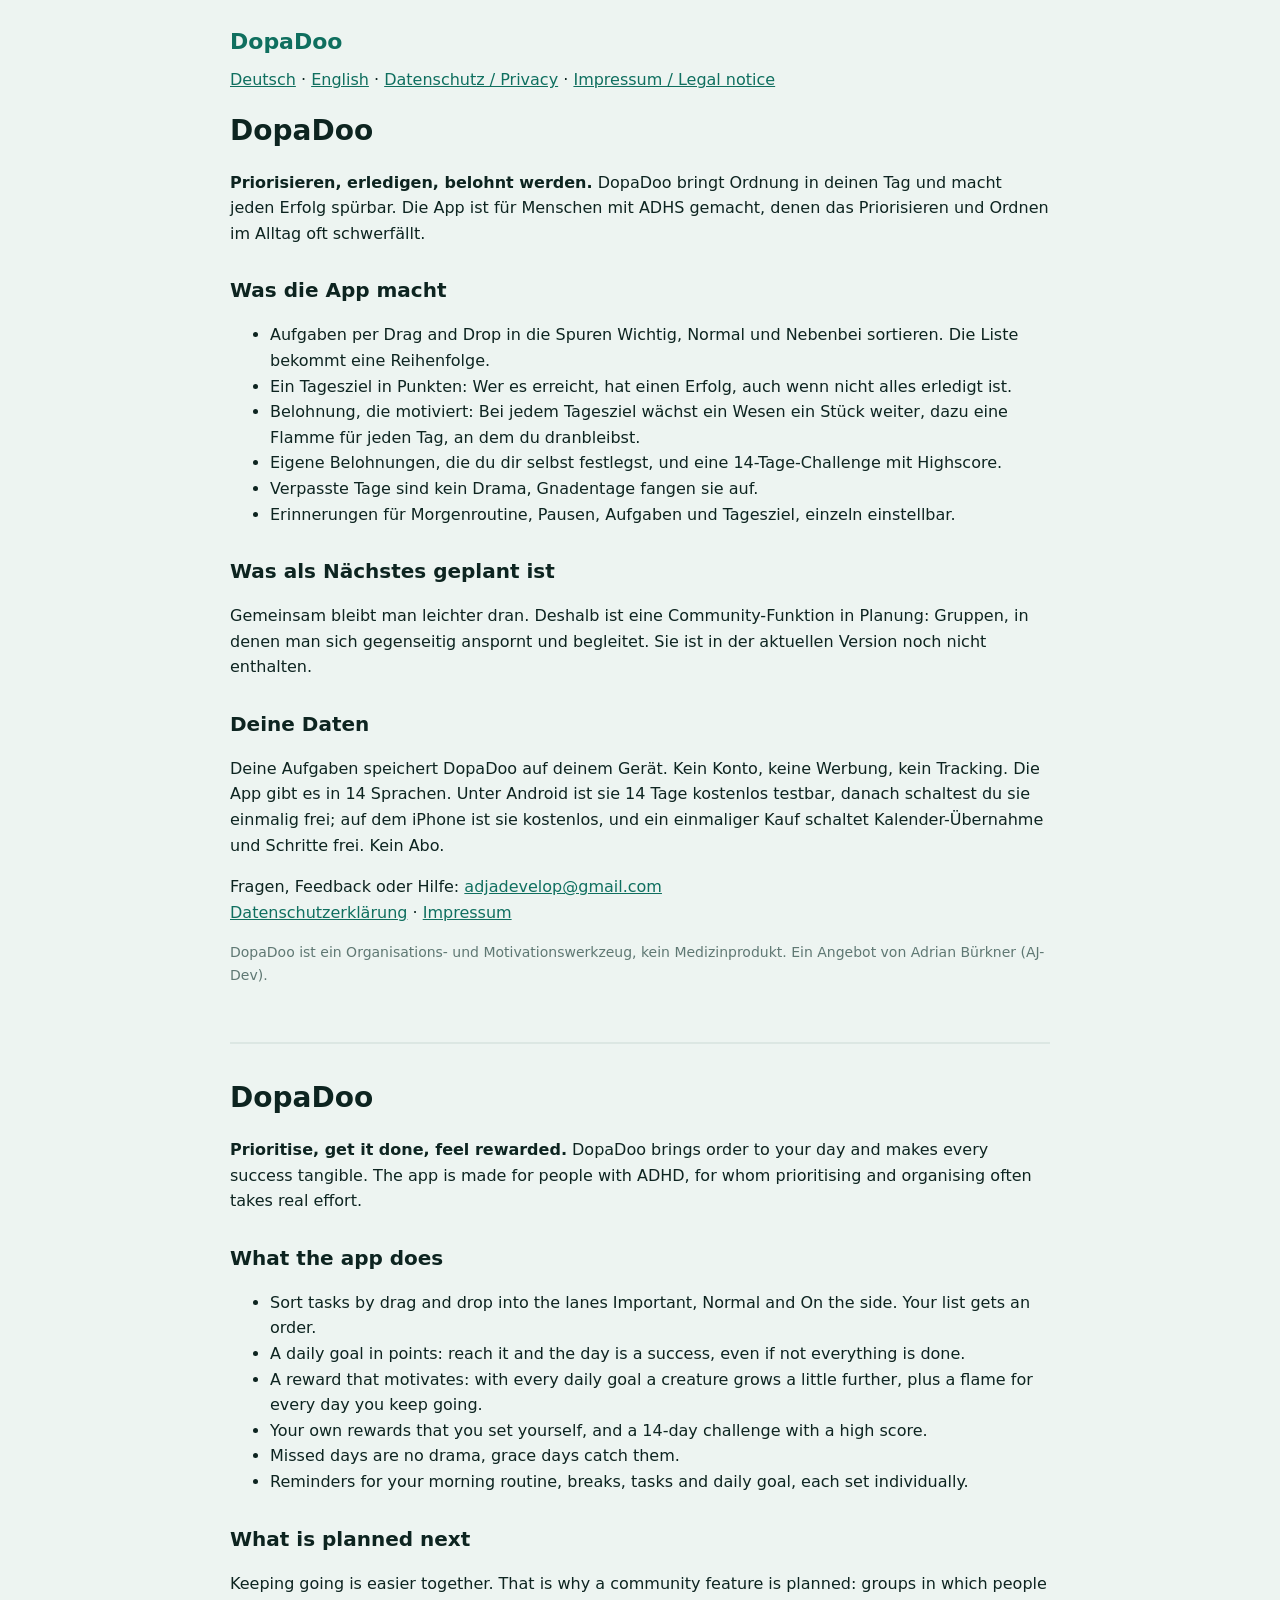
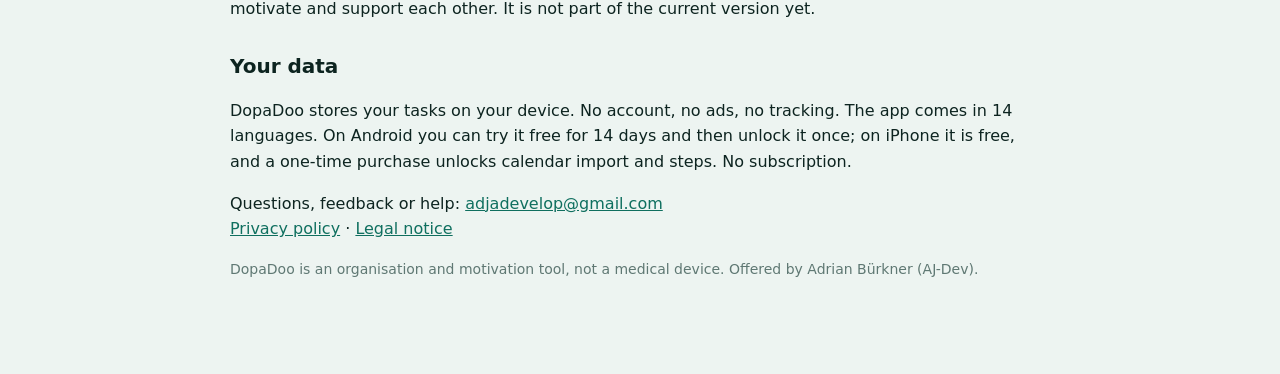
==== index.html @ 18e87ee1 "Final legal texts (c/o address, W-IdNr., calendar, iOS/Apple, lock screen); start page wording Co-Au" ====
<!doctype html>
<html lang="de"><head><meta charset="utf-8"><meta name="viewport" content="width=device-width,initial-scale=1">
<title>DopaDoo</title><style>body{font:16px/1.6 system-ui,-apple-system,Segoe UI,Roboto,sans-serif;color:#0d2420;background:#edf4f1;margin:0}
main{max-width:820px;margin:0 auto;padding:24px 20px 80px}
header{display:flex;align-items:center;gap:10px;margin-bottom:8px}
h1{font-size:28px;margin:8px 0 4px}h2{font-size:20px;margin:28px 0 8px}h3{font-size:16px;margin:18px 0 4px}
a{color:#0f6f5f}table{border-collapse:collapse;width:100%;font-size:14.5px;background:#fff;border-radius:12px;overflow:hidden}
td,th{border-bottom:1px solid #dce7e3;padding:8px 10px;text-align:left;vertical-align:top}th{background:#ddf2eb}
.lang{margin:0 0 16px}.muted{color:#5f7873;font-size:14px}
section+section{margin-top:56px;padding-top:24px;border-top:2px solid #dce7e3}
</style></head>
<body><main>
<header><strong style="font-size:22px;color:#0f6f5f">DopaDoo</strong></header>
<p class="lang"><a href="#de">Deutsch</a> · <a href="#en">English</a> · <a href="datenschutz.html">Datenschutz / Privacy</a> · <a href="impressum.html">Impressum / Legal notice</a></p>

<section id="de" lang="de">
<h1>DopaDoo</h1>
<p><strong>Priorisieren, erledigen, belohnt werden.</strong> DopaDoo bringt Ordnung in deinen Tag und macht jeden Erfolg spürbar. Die App ist für Menschen mit ADHS gemacht, denen das Priorisieren und Ordnen im Alltag oft schwerfällt.</p>

<h2>Was die App macht</h2>
<ul>
<li>Aufgaben per Drag and Drop in die Spuren Wichtig, Normal und Nebenbei sortieren. Die Liste bekommt eine Reihenfolge.</li>
<li>Ein Tagesziel in Punkten: Wer es erreicht, hat einen Erfolg, auch wenn nicht alles erledigt ist.</li>
<li>Belohnung, die motiviert: Bei jedem Tagesziel wächst ein Wesen ein Stück weiter, dazu eine Flamme für jeden Tag, an dem du dranbleibst.</li>
<li>Eigene Belohnungen, die du dir selbst festlegst, und eine 14-Tage-Challenge mit Highscore.</li>
<li>Verpasste Tage sind kein Drama, Gnadentage fangen sie auf.</li>
<li>Erinnerungen für Morgenroutine, Pausen, Aufgaben und Tagesziel, einzeln einstellbar.</li>
</ul>

<h2>Was als Nächstes geplant ist</h2>
<p>Gemeinsam bleibt man leichter dran. Deshalb ist eine Community-Funktion in Planung: Gruppen, in denen man sich gegenseitig anspornt und begleitet. Sie ist in der aktuellen Version noch nicht enthalten.</p>

<h2>Deine Daten</h2>
<p>Deine Aufgaben speichert DopaDoo auf deinem Gerät. Kein Konto, keine Werbung, kein Tracking. Die App gibt es in 14 Sprachen. Unter Android ist sie 14 Tage kostenlos testbar, danach schaltest du sie einmalig frei; auf dem iPhone ist sie kostenlos, und ein einmaliger Kauf schaltet Kalender-Übernahme und Schritte frei. Kein Abo.</p>

<p>Fragen, Feedback oder Hilfe: <a href="mailto:adjadevelop@gmail.com">adjadevelop@gmail.com</a><br><a href="datenschutz.html">Datenschutzerklärung</a> · <a href="impressum.html">Impressum</a></p>
<p class="muted">DopaDoo ist ein Organisations- und Motivationswerkzeug, kein Medizinprodukt. Ein Angebot von Adrian Bürkner (AJ-Dev).</p>
</section>

<section id="en" lang="en">
<h1>DopaDoo</h1>
<p><strong>Prioritise, get it done, feel rewarded.</strong> DopaDoo brings order to your day and makes every success tangible. The app is made for people with ADHD, for whom prioritising and organising often takes real effort.</p>

<h2>What the app does</h2>
<ul>
<li>Sort tasks by drag and drop into the lanes Important, Normal and On the side. Your list gets an order.</li>
<li>A daily goal in points: reach it and the day is a success, even if not everything is done.</li>
<li>A reward that motivates: with every daily goal a creature grows a little further, plus a flame for every day you keep going.</li>
<li>Your own rewards that you set yourself, and a 14-day challenge with a high score.</li>
<li>Missed days are no drama, grace days catch them.</li>
<li>Reminders for your morning routine, breaks, tasks and daily goal, each set individually.</li>
</ul>

<h2>What is planned next</h2>
<p>Keeping going is easier together. That is why a community feature is planned: groups in which people motivate and support each other. It is not part of the current version yet.</p>

<h2>Your data</h2>
<p>DopaDoo stores your tasks on your device. No account, no ads, no tracking. The app comes in 14 languages. On Android you can try it free for 14 days and then unlock it once; on iPhone it is free, and a one-time purchase unlocks calendar import and steps. No subscription.</p>

<p>Questions, feedback or help: <a href="mailto:adjadevelop@gmail.com">adjadevelop@gmail.com</a><br><a href="datenschutz.html">Privacy policy</a> · <a href="impressum.html">Legal notice</a></p>
<p class="muted">DopaDoo is an organisation and motivation tool, not a medical device. Offered by Adrian Bürkner (AJ-Dev).</p>
</section>
</main></body></html>
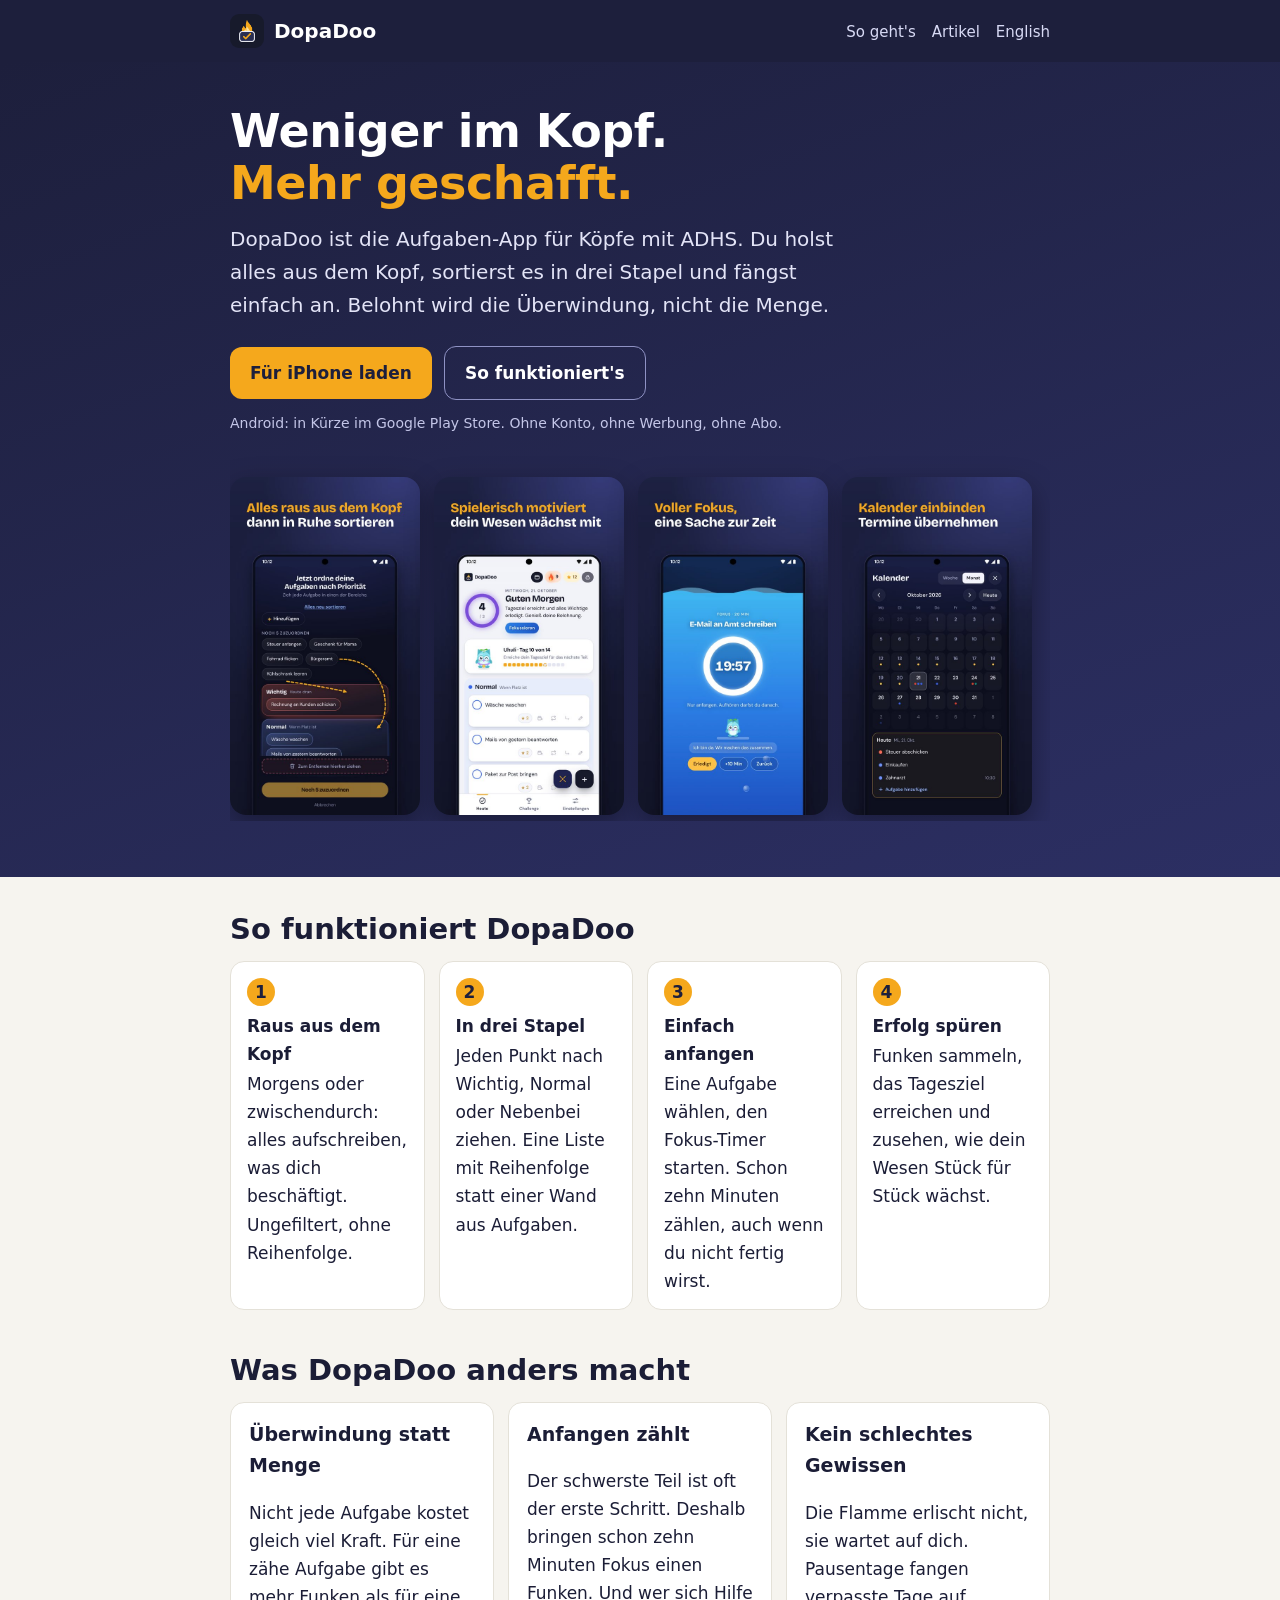
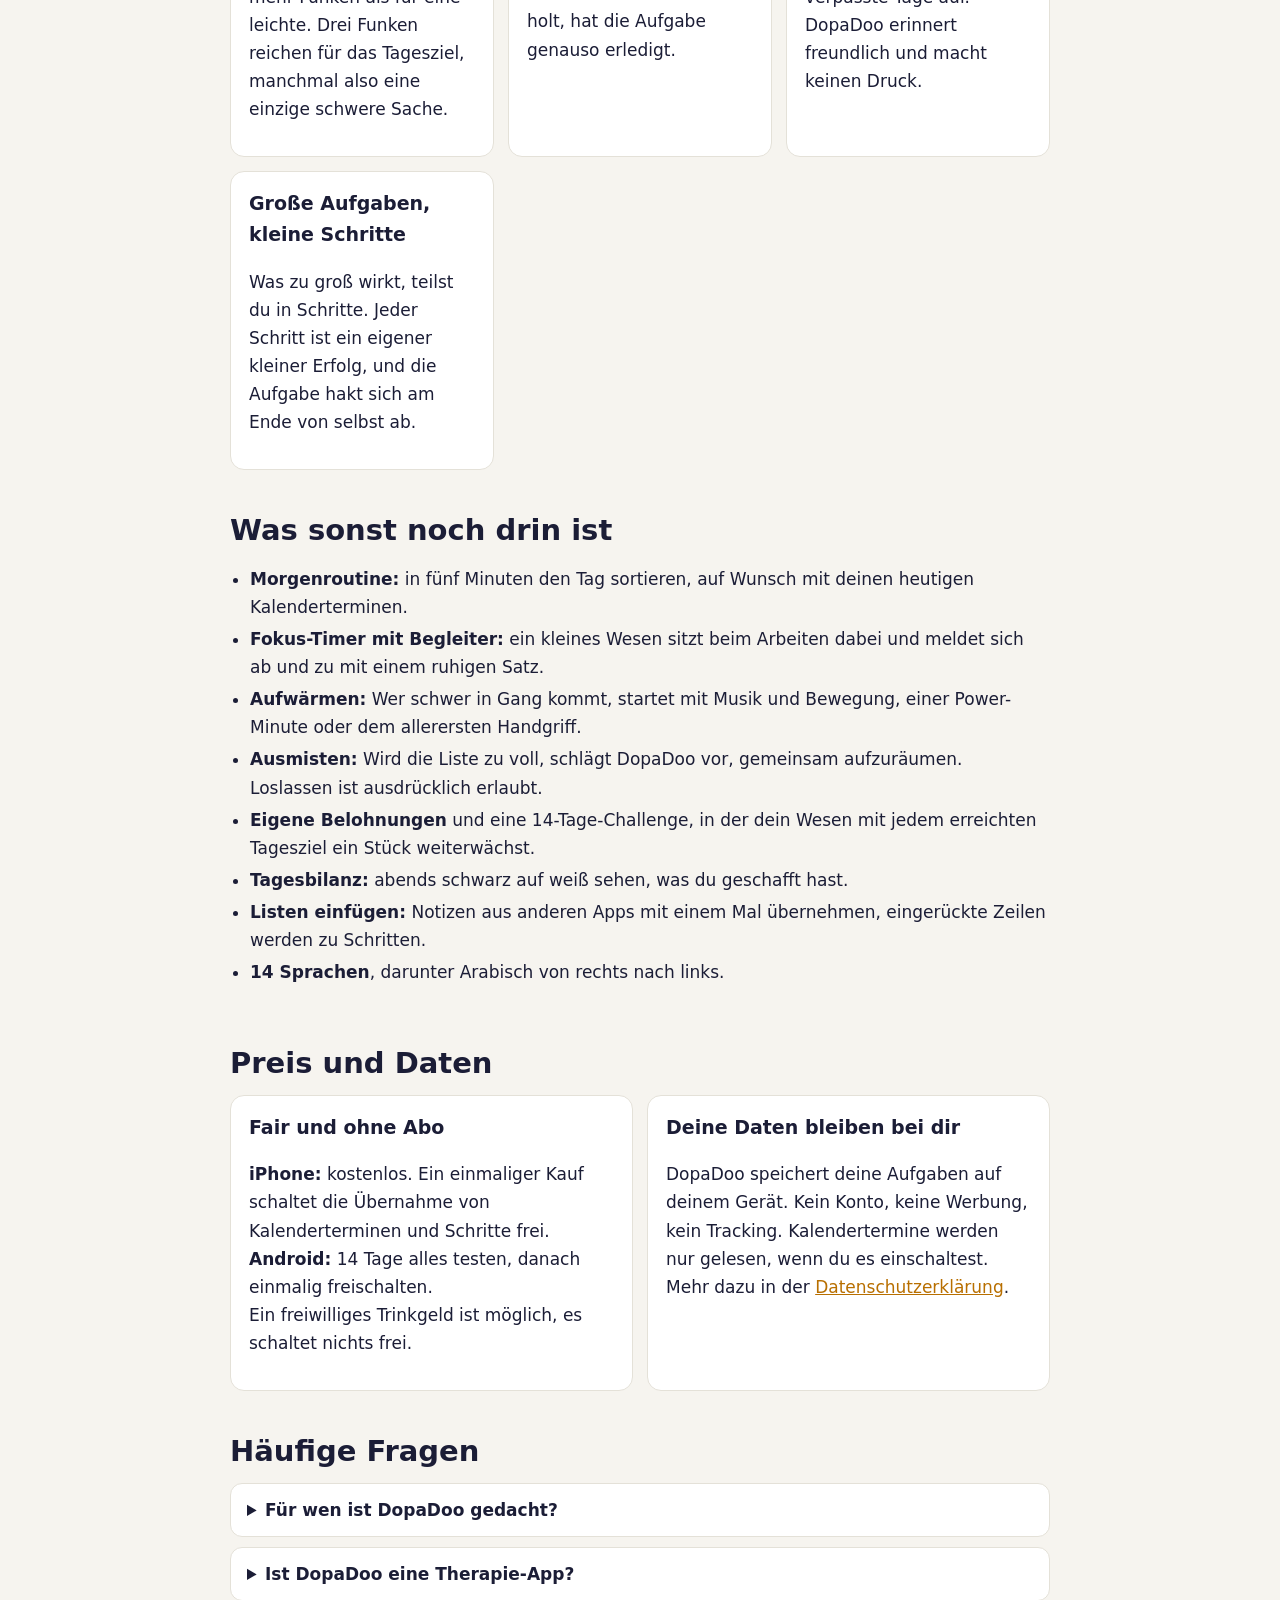
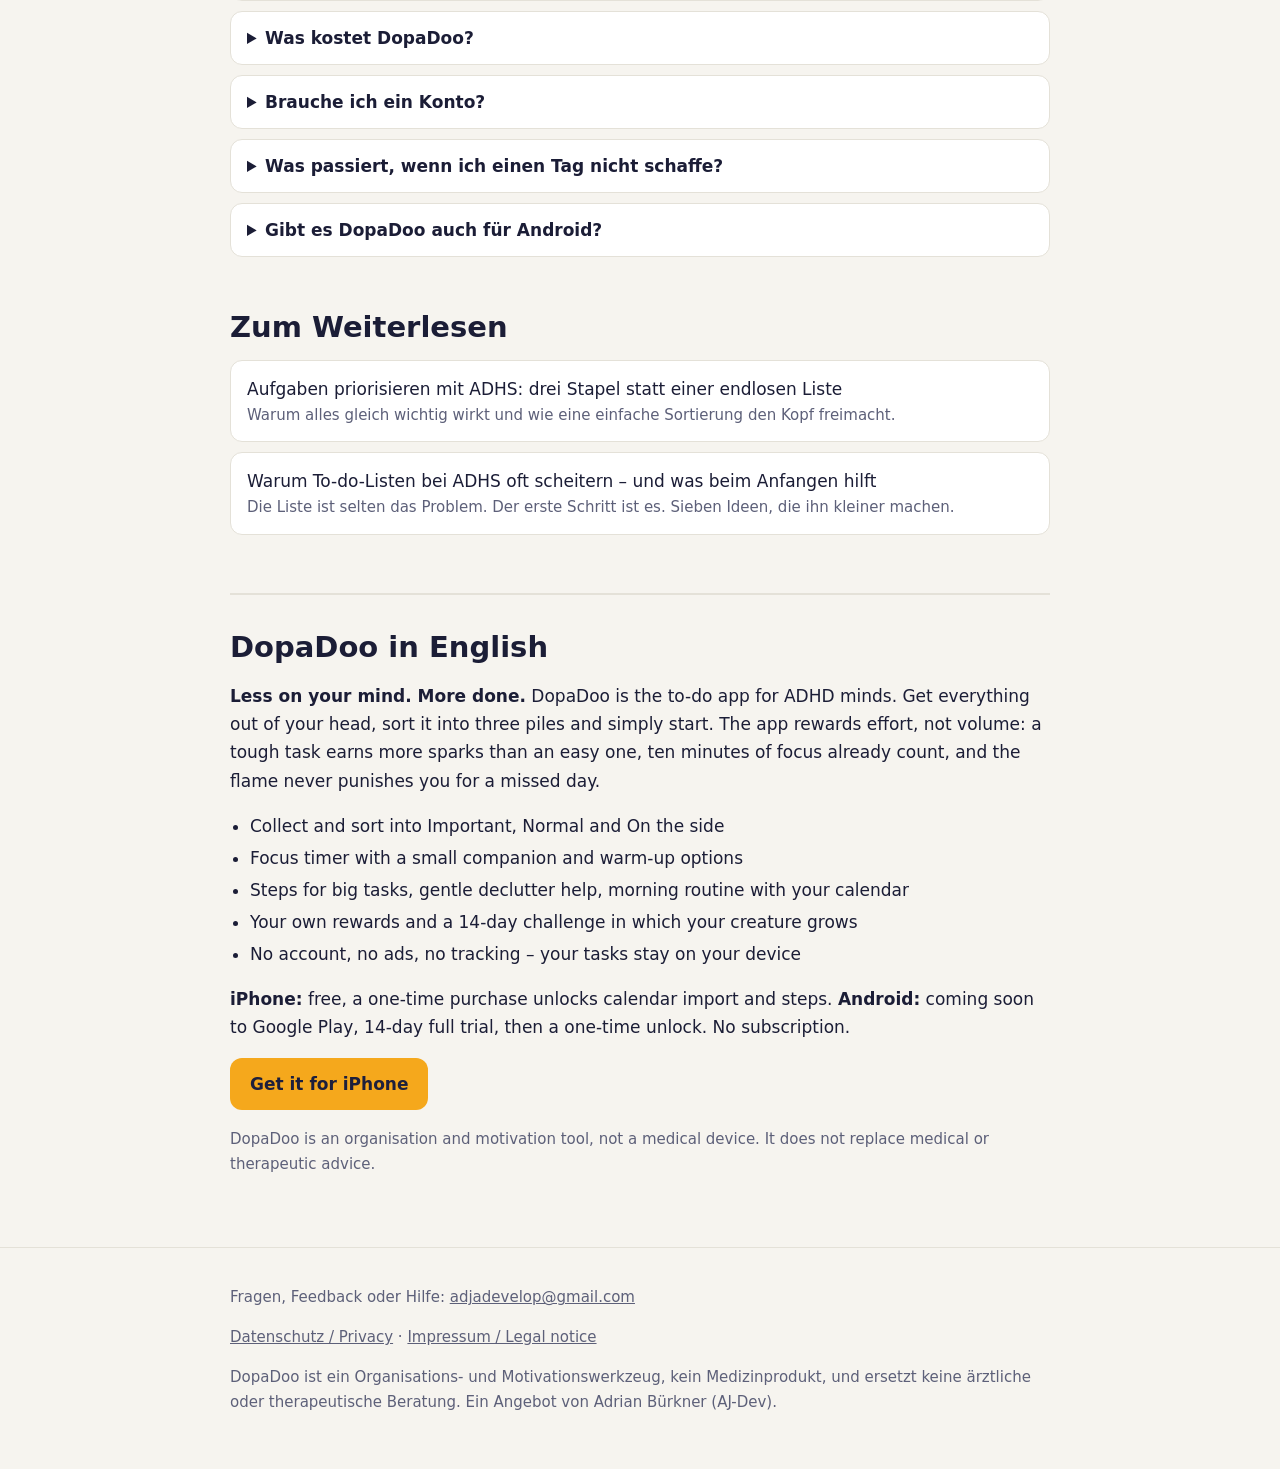
==== commit eb0f9f9c: "Website: neue Startseite, zwei Artikel (Priorisieren, Anfangen), strukturierte Daten, llms.txt, Site" ====
--- a/index.html
+++ b/index.html
@@ -1,63 +1,157 @@
 <!doctype html>
-<html lang="de"><head><meta charset="utf-8"><meta name="viewport" content="width=device-width,initial-scale=1">
-<title>DopaDoo</title><style>body{font:16px/1.6 system-ui,-apple-system,Segoe UI,Roboto,sans-serif;color:#0d2420;background:#edf4f1;margin:0}
-main{max-width:820px;margin:0 auto;padding:24px 20px 80px}
-header{display:flex;align-items:center;gap:10px;margin-bottom:8px}
-h1{font-size:28px;margin:8px 0 4px}h2{font-size:20px;margin:28px 0 8px}h3{font-size:16px;margin:18px 0 4px}
-a{color:#0f6f5f}table{border-collapse:collapse;width:100%;font-size:14.5px;background:#fff;border-radius:12px;overflow:hidden}
-td,th{border-bottom:1px solid #dce7e3;padding:8px 10px;text-align:left;vertical-align:top}th{background:#ddf2eb}
-.lang{margin:0 0 16px}.muted{color:#5f7873;font-size:14px}
-section+section{margin-top:56px;padding-top:24px;border-top:2px solid #dce7e3}
-</style></head>
-<body><main>
-<header><strong style="font-size:22px;color:#0f6f5f">DopaDoo</strong></header>
-<p class="lang"><a href="#de">Deutsch</a> · <a href="#en">English</a> · <a href="datenschutz.html">Datenschutz / Privacy</a> · <a href="impressum.html">Impressum / Legal notice</a></p>
+<html lang="de">
+<head>
+<meta charset="utf-8">
+<meta name="viewport" content="width=device-width,initial-scale=1">
+<title>DopaDoo – die Aufgaben-App für Köpfe mit ADHS</title>
+<meta name="description" content="DopaDoo hilft dir, Aufgaben aus dem Kopf zu holen, in drei Prioritäten zu sortieren und einfach anzufangen. Belohnt wird die Überwindung, nicht die Menge. Ohne Druck, ohne Konto. Für iPhone, Android folgt.">
+<link rel="canonical" href="https://adjadevelop.github.io/gamifymynotes/">
+<link rel="alternate" hreflang="de" href="https://adjadevelop.github.io/gamifymynotes/">
+<link rel="alternate" hreflang="en" href="https://adjadevelop.github.io/gamifymynotes/#en">
+<link rel="icon" href="img/icon.png">
+<link rel="apple-touch-icon" href="img/apple-touch-icon.png">
+<meta property="og:type" content="website">
+<meta property="og:title" content="DopaDoo – die Aufgaben-App für Köpfe mit ADHS">
+<meta property="og:description" content="Aus dem Kopf, in drei Stapel, anfangen. Belohnt wird die Überwindung, nicht die Menge.">
+<meta property="og:image" content="https://adjadevelop.github.io/gamifymynotes/img/og.png">
+<meta property="og:url" content="https://adjadevelop.github.io/gamifymynotes/">
+<meta name="apple-itunes-app" content="app-id=6822262464">
+<link rel="stylesheet" href="site.css">
+<script type="application/ld+json">
+{
+ "@context":"https://schema.org",
+ "@type":"MobileApplication",
+ "name":"DopaDoo",
+ "alternateName":"DopaDoo: Aufgaben spielerisch",
+ "operatingSystem":"iOS, Android",
+ "applicationCategory":"ProductivityApplication",
+ "description":"Aufgaben-App für Menschen mit ADHS: Gedanken sammeln, in drei Prioritäten sortieren, mit Fokus-Timer anfangen. Funken für Überwindung, ein Wesen, das mitwächst, eine Flamme ohne Strafe. Ohne Konto, Daten bleiben auf dem Gerät.",
+ "inLanguage":["de","en","es","fr","it","nl","pl","pt","ru","tr","ar","ja","ko","zh"],
+ "url":"https://adjadevelop.github.io/gamifymynotes/",
+ "downloadUrl":"https://apps.apple.com/app/dopadoo/id6822262464",
+ "image":"https://adjadevelop.github.io/gamifymynotes/img/og.png",
+ "offers":{"@type":"Offer","price":"0","priceCurrency":"EUR","description":"Kostenlos laden; einmaliger Kauf ohne Abo schaltet weitere Funktionen frei."},
+ "author":{"@type":"Organization","name":"AJ-Dev","email":"adjadevelop@gmail.com"}
+}
+</script>
+<script type="application/ld+json">
+{
+ "@context":"https://schema.org",
+ "@type":"FAQPage",
+ "mainEntity":[
+  {"@type":"Question","name":"Für wen ist DopaDoo gedacht?","acceptedAnswer":{"@type":"Answer","text":"Für alle, denen Aufgabenlisten schnell über den Kopf wachsen und denen das Anfangen schwerfällt. Entwickelt wurde DopaDoo mit Blick auf ADHS, die App setzt aber keine Diagnose voraus."}},
+  {"@type":"Question","name":"Ist DopaDoo eine Therapie-App?","acceptedAnswer":{"@type":"Answer","text":"Nein. DopaDoo ist ein Werkzeug zum Organisieren und Motivieren, kein Medizinprodukt. Die App ersetzt keine ärztliche oder therapeutische Begleitung."}},
+  {"@type":"Question","name":"Was kostet DopaDoo?","acceptedAnswer":{"@type":"Answer","text":"Auf dem iPhone ist DopaDoo kostenlos; ein einmaliger Kauf schaltet die Übernahme von Kalenderterminen und Schritte für große Aufgaben frei. Unter Android kannst du alles 14 Tage lang testen und die App danach einmalig freischalten. Ein Abo gibt es nicht."}},
+  {"@type":"Question","name":"Brauche ich ein Konto?","acceptedAnswer":{"@type":"Answer","text":"Nein. DopaDoo speichert deine Aufgaben auf deinem Gerät. Es gibt kein Konto, keine Werbung und kein Tracking."}},
+  {"@type":"Question","name":"Was passiert, wenn ich einen Tag nicht schaffe?","acceptedAnswer":{"@type":"Answer","text":"Nichts Schlimmes. Die Flamme wartet auf dich, Pausentage fangen verpasste Tage auf. DopaDoo bestraft dich nicht und macht dir kein schlechtes Gewissen."}},
+  {"@type":"Question","name":"Gibt es DopaDoo auch für Android?","acceptedAnswer":{"@type":"Answer","text":"Ja, die Android-Version ist fertig und erscheint in Kürze im Google Play Store."}}
+ ]
+}
+</script>
+</head>
+<body>
+<header class="top"><div class="wrap">
+ <a class="brand" href="./"><img src="img/icon.png" alt="" width="34" height="34">DopaDoo</a>
+ <nav><a href="#so-gehts">So geht's</a><a href="#artikel">Artikel</a><a href="#en" hreflang="en">English</a></nav>
+</div></header>
 
-<section id="de" lang="de">
-<h1>DopaDoo</h1>
-<p><strong>Priorisieren, erledigen, belohnt werden.</strong> DopaDoo bringt Ordnung in deinen Tag und macht jeden Erfolg spürbar. Die App ist für Menschen mit ADHS gemacht, denen das Priorisieren und Ordnen im Alltag oft schwerfällt.</p>
+<div class="hero"><div class="wrap">
+ <h1>Weniger im Kopf.<br><em>Mehr geschafft.</em></h1>
+ <p class="lead">DopaDoo ist die Aufgaben-App für Köpfe mit ADHS. Du holst alles aus dem Kopf, sortierst es in drei Stapel und fängst einfach an. Belohnt wird die Überwindung, nicht die Menge.</p>
+ <div class="btns">
+  <a class="btn" href="https://apps.apple.com/app/dopadoo/id6822262464">Für iPhone laden</a>
+  <a class="btn ghost" href="#so-gehts">So funktioniert's</a>
+ </div>
+ <p class="note">Android: in Kürze im Google Play Store. Ohne Konto, ohne Werbung, ohne Abo.</p>
+ <div class="shots" aria-label="Bildschirmfotos der App">
+  <img src="img/sortieren.jpg" alt="Gedanken landen im Sammelbereich und werden in Wichtig, Normal und Nebenbei sortiert" width="190" height="338" loading="lazy">
+  <img src="img/start.jpg" alt="Startseite mit Tagesziel-Ring und dem Wesen, das mitwächst" width="190" height="338" loading="lazy">
+  <img src="img/fokus.jpg" alt="Fokus-Timer mit kleinem Begleiter" width="190" height="338" loading="lazy">
+  <img src="img/kalender.jpg" alt="Kalender mit eingeblendeten Handy-Terminen" width="190" height="338" loading="lazy">
+ </div>
+</div></div>
 
-<h2>Was die App macht</h2>
-<ul>
-<li>Aufgaben per Drag and Drop in die Spuren Wichtig, Normal und Nebenbei sortieren. Die Liste bekommt eine Reihenfolge.</li>
-<li>Ein Tagesziel in Punkten: Wer es erreicht, hat einen Erfolg, auch wenn nicht alles erledigt ist.</li>
-<li>Belohnung, die motiviert: Bei jedem Tagesziel wächst ein Wesen ein Stück weiter, dazu eine Flamme für jeden Tag, an dem du dranbleibst.</li>
-<li>Eigene Belohnungen, die du dir selbst festlegst, und eine 14-Tage-Challenge mit Highscore.</li>
-<li>Verpasste Tage sind kein Drama, Gnadentage fangen sie auf.</li>
-<li>Erinnerungen für Morgenroutine, Pausen, Aufgaben und Tagesziel, einzeln einstellbar.</li>
-</ul>
-
-<h2>Was als Nächstes geplant ist</h2>
-<p>Gemeinsam bleibt man leichter dran. Deshalb ist eine Community-Funktion in Planung: Gruppen, in denen man sich gegenseitig anspornt und begleitet. Sie ist in der aktuellen Version noch nicht enthalten.</p>
-
-<h2>Deine Daten</h2>
-<p>Deine Aufgaben speichert DopaDoo auf deinem Gerät. Kein Konto, keine Werbung, kein Tracking. Die App gibt es in 14 Sprachen. Unter Android ist sie 14 Tage kostenlos testbar, danach schaltest du sie einmalig frei; auf dem iPhone ist sie kostenlos, und ein einmaliger Kauf schaltet Kalender-Übernahme und Schritte frei. Kein Abo.</p>
-
-<p>Fragen, Feedback oder Hilfe: <a href="mailto:adjadevelop@gmail.com">adjadevelop@gmail.com</a><br><a href="datenschutz.html">Datenschutzerklärung</a> · <a href="impressum.html">Impressum</a></p>
-<p class="muted">DopaDoo ist ein Organisations- und Motivationswerkzeug, kein Medizinprodukt. Ein Angebot von Adrian Bürkner (AJ-Dev).</p>
+<main class="wrap">
+<section id="so-gehts">
+ <h2>So funktioniert DopaDoo</h2>
+ <ol class="steps">
+  <li><b>Raus aus dem Kopf</b>Morgens oder zwischendurch: alles aufschreiben, was dich beschäftigt. Ungefiltert, ohne Reihenfolge.</li>
+  <li><b>In drei Stapel</b>Jeden Punkt nach Wichtig, Normal oder Nebenbei ziehen. Eine Liste mit Reihenfolge statt einer Wand aus Aufgaben.</li>
+  <li><b>Einfach anfangen</b>Eine Aufgabe wählen, den Fokus-Timer starten. Schon zehn Minuten zählen, auch wenn du nicht fertig wirst.</li>
+  <li><b>Erfolg spüren</b>Funken sammeln, das Tagesziel erreichen und zusehen, wie dein Wesen Stück für Stück wächst.</li>
+ </ol>
 </section>
 
-<section id="en" lang="en">
-<h1>DopaDoo</h1>
-<p><strong>Prioritise, get it done, feel rewarded.</strong> DopaDoo brings order to your day and makes every success tangible. The app is made for people with ADHD, for whom prioritising and organising often takes real effort.</p>
+<section>
+ <h2>Was DopaDoo anders macht</h2>
+ <div class="grid">
+  <div class="card"><h3>Überwindung statt Menge</h3><p>Nicht jede Aufgabe kostet gleich viel Kraft. Für eine zähe Aufgabe gibt es mehr Funken als für eine leichte. Drei Funken reichen für das Tagesziel, manchmal also eine einzige schwere Sache.</p></div>
+  <div class="card"><h3>Anfangen zählt</h3><p>Der schwerste Teil ist oft der erste Schritt. Deshalb bringen schon zehn Minuten Fokus einen Funken. Und wer sich Hilfe holt, hat die Aufgabe genauso erledigt.</p></div>
+  <div class="card"><h3>Kein schlechtes Gewissen</h3><p>Die Flamme erlischt nicht, sie wartet auf dich. Pausentage fangen verpasste Tage auf. DopaDoo erinnert freundlich und macht keinen Druck.</p></div>
+  <div class="card"><h3>Große Aufgaben, kleine Schritte</h3><p>Was zu groß wirkt, teilst du in Schritte. Jeder Schritt ist ein eigener kleiner Erfolg, und die Aufgabe hakt sich am Ende von selbst ab.</p></div>
+ </div>
+</section>
 
-<h2>What the app does</h2>
-<ul>
-<li>Sort tasks by drag and drop into the lanes Important, Normal and On the side. Your list gets an order.</li>
-<li>A daily goal in points: reach it and the day is a success, even if not everything is done.</li>
-<li>A reward that motivates: with every daily goal a creature grows a little further, plus a flame for every day you keep going.</li>
-<li>Your own rewards that you set yourself, and a 14-day challenge with a high score.</li>
-<li>Missed days are no drama, grace days catch them.</li>
-<li>Reminders for your morning routine, breaks, tasks and daily goal, each set individually.</li>
-</ul>
+<section>
+ <h2>Was sonst noch drin ist</h2>
+ <ul class="plain">
+  <li><b>Morgenroutine:</b> in fünf Minuten den Tag sortieren, auf Wunsch mit deinen heutigen Kalenderterminen.</li>
+  <li><b>Fokus-Timer mit Begleiter:</b> ein kleines Wesen sitzt beim Arbeiten dabei und meldet sich ab und zu mit einem ruhigen Satz.</li>
+  <li><b>Aufwärmen:</b> Wer schwer in Gang kommt, startet mit Musik und Bewegung, einer Power-Minute oder dem allerersten Handgriff.</li>
+  <li><b>Ausmisten:</b> Wird die Liste zu voll, schlägt DopaDoo vor, gemeinsam aufzuräumen. Loslassen ist ausdrücklich erlaubt.</li>
+  <li><b>Eigene Belohnungen</b> und eine 14-Tage-Challenge, in der dein Wesen mit jedem erreichten Tagesziel ein Stück weiterwächst.</li>
+  <li><b>Tagesbilanz:</b> abends schwarz auf weiß sehen, was du geschafft hast.</li>
+  <li><b>Listen einfügen:</b> Notizen aus anderen Apps mit einem Mal übernehmen, eingerückte Zeilen werden zu Schritten.</li>
+  <li><b>14 Sprachen</b>, darunter Arabisch von rechts nach links.</li>
+ </ul>
+</section>
 
-<h2>What is planned next</h2>
-<p>Keeping going is easier together. That is why a community feature is planned: groups in which people motivate and support each other. It is not part of the current version yet.</p>
+<section>
+ <h2>Preis und Daten</h2>
+ <div class="grid">
+  <div class="card"><h3>Fair und ohne Abo</h3><p><b>iPhone:</b> kostenlos. Ein einmaliger Kauf schaltet die Übernahme von Kalenderterminen und Schritte frei.<br><b>Android:</b> 14 Tage alles testen, danach einmalig freischalten.<br>Ein freiwilliges Trinkgeld ist möglich, es schaltet nichts frei.</p></div>
+  <div class="card"><h3>Deine Daten bleiben bei dir</h3><p>DopaDoo speichert deine Aufgaben auf deinem Gerät. Kein Konto, keine Werbung, kein Tracking. Kalendertermine werden nur gelesen, wenn du es einschaltest. Mehr dazu in der <a href="datenschutz.html">Datenschutzerklärung</a>.</p></div>
+ </div>
+</section>
 
-<h2>Your data</h2>
-<p>DopaDoo stores your tasks on your device. No account, no ads, no tracking. The app comes in 14 languages. On Android you can try it free for 14 days and then unlock it once; on iPhone it is free, and a one-time purchase unlocks calendar import and steps. No subscription.</p>
+<section id="faq">
+ <h2>Häufige Fragen</h2>
+ <details><summary>Für wen ist DopaDoo gedacht?</summary><p>Für alle, denen Aufgabenlisten schnell über den Kopf wachsen und denen das Anfangen schwerfällt. Entwickelt wurde DopaDoo mit Blick auf ADHS, die App setzt aber keine Diagnose voraus.</p></details>
+ <details><summary>Ist DopaDoo eine Therapie-App?</summary><p>Nein. DopaDoo ist ein Werkzeug zum Organisieren und Motivieren, kein Medizinprodukt. Die App ersetzt keine ärztliche oder therapeutische Begleitung.</p></details>
+ <details><summary>Was kostet DopaDoo?</summary><p>Auf dem iPhone ist DopaDoo kostenlos; ein einmaliger Kauf schaltet die Übernahme von Kalenderterminen und Schritte für große Aufgaben frei. Unter Android kannst du alles 14 Tage lang testen und die App danach einmalig freischalten. Ein Abo gibt es nicht.</p></details>
+ <details><summary>Brauche ich ein Konto?</summary><p>Nein. DopaDoo speichert deine Aufgaben auf deinem Gerät. Es gibt kein Konto, keine Werbung und kein Tracking.</p></details>
+ <details><summary>Was passiert, wenn ich einen Tag nicht schaffe?</summary><p>Nichts Schlimmes. Die Flamme wartet auf dich, Pausentage fangen verpasste Tage auf. DopaDoo bestraft dich nicht und macht dir kein schlechtes Gewissen.</p></details>
+ <details><summary>Gibt es DopaDoo auch für Android?</summary><p>Ja, die Android-Version ist fertig und erscheint in Kürze im Google Play Store.</p></details>
+</section>
 
-<p>Questions, feedback or help: <a href="mailto:adjadevelop@gmail.com">adjadevelop@gmail.com</a><br><a href="datenschutz.html">Privacy policy</a> · <a href="impressum.html">Legal notice</a></p>
-<p class="muted">DopaDoo is an organisation and motivation tool, not a medical device. Offered by Adrian Bürkner (AJ-Dev).</p>
+<section id="artikel">
+ <h2>Zum Weiterlesen</h2>
+ <div class="art-list">
+  <a href="artikel/aufgaben-priorisieren-adhs.html">Aufgaben priorisieren mit ADHS: drei Stapel statt einer endlosen Liste<span>Warum alles gleich wichtig wirkt und wie eine einfache Sortierung den Kopf freimacht.</span></a>
+  <a href="artikel/anfangen-to-do-listen-adhs.html">Warum To-do-Listen bei ADHS oft scheitern – und was beim Anfangen hilft<span>Die Liste ist selten das Problem. Der erste Schritt ist es. Sieben Ideen, die ihn kleiner machen.</span></a>
+ </div>
 </section>
-</main></body></html>
+
+<section id="en" class="en" lang="en">
+ <h2>DopaDoo in English</h2>
+ <p><b>Less on your mind. More done.</b> DopaDoo is the to-do app for ADHD minds. Get everything out of your head, sort it into three piles and simply start. The app rewards effort, not volume: a tough task earns more sparks than an easy one, ten minutes of focus already count, and the flame never punishes you for a missed day.</p>
+ <ul class="plain">
+  <li>Collect and sort into Important, Normal and On the side</li>
+  <li>Focus timer with a small companion and warm-up options</li>
+  <li>Steps for big tasks, gentle declutter help, morning routine with your calendar</li>
+  <li>Your own rewards and a 14-day challenge in which your creature grows</li>
+  <li>No account, no ads, no tracking – your tasks stay on your device</li>
+ </ul>
+ <p><b>iPhone:</b> free, a one-time purchase unlocks calendar import and steps. <b>Android:</b> coming soon to Google Play, 14-day full trial, then a one-time unlock. No subscription.</p>
+ <p><a class="btn" href="https://apps.apple.com/app/dopadoo/id6822262464">Get it for iPhone</a></p>
+ <p class="muted">DopaDoo is an organisation and motivation tool, not a medical device. It does not replace medical or therapeutic advice.</p>
+</section>
+</main>
+
+<footer><div class="wrap">
+ <p>Fragen, Feedback oder Hilfe: <a href="mailto:adjadevelop@gmail.com">adjadevelop@gmail.com</a></p>
+ <p><a href="datenschutz.html">Datenschutz / Privacy</a> · <a href="impressum.html">Impressum / Legal notice</a></p>
+ <p>DopaDoo ist ein Organisations- und Motivationswerkzeug, kein Medizinprodukt, und ersetzt keine ärztliche oder therapeutische Beratung. Ein Angebot von Adrian Bürkner (AJ-Dev).</p>
+</div></footer>
+</body>
+</html>
--- a/site.css
+++ b/site.css
@@ -0,0 +1,55 @@
+:root{--ink:#1b1d36;--muted:#5d6079;--bg:#f6f4ef;--card:#ffffff;--line:#e4e1d8;--gold:#f5a81c;--gold-d:#b86f00;--navy:#1d1f3c;--navy2:#2c2f63}
+*{box-sizing:border-box}
+html{-webkit-text-size-adjust:100%}
+body{margin:0;background:var(--bg);color:var(--ink);font:17px/1.65 system-ui,-apple-system,"Segoe UI",Roboto,sans-serif}
+a{color:var(--gold-d)}
+a:hover{color:var(--navy)}
+.wrap{max-width:860px;margin:0 auto;padding:0 20px}
+.top{background:var(--navy);color:#fff}
+.top .wrap{display:flex;align-items:center;justify-content:space-between;gap:12px;padding:14px 20px}
+.brand{display:flex;align-items:center;gap:10px;color:#fff;text-decoration:none;font-weight:800;font-size:20px}
+.brand img{width:34px;height:34px;border-radius:9px}
+.top nav a{color:#d8daf5;text-decoration:none;font-size:15px;margin-left:16px}
+.top nav a:hover{color:#fff}
+.hero{background:linear-gradient(160deg,var(--navy) 0%,var(--navy2) 100%);color:#fff;padding:44px 0 56px}
+.hero h1{font-size:clamp(30px,5.4vw,46px);line-height:1.12;margin:0 0 14px;letter-spacing:-.5px}
+.hero h1 em{font-style:normal;color:var(--gold)}
+.hero p.lead{font-size:clamp(17px,2.4vw,20px);color:#e3e4f7;max-width:640px;margin:0 0 24px}
+.btns{display:flex;flex-wrap:wrap;gap:12px;align-items:center}
+.btn{display:inline-block;background:var(--gold);color:var(--navy);font-weight:700;text-decoration:none;padding:12px 20px;border-radius:12px}
+.btn:hover{background:#ffbb3d;color:var(--navy)}
+.btn.ghost{background:transparent;color:#fff;border:1.5px solid #8f92c4}
+.note{font-size:14px;color:#c4c6e8;margin-top:12px}
+.shots{display:flex;gap:14px;overflow-x:auto;padding:28px 0 6px;scroll-snap-type:x mandatory}
+.shots img{width:190px;height:auto;border-radius:16px;box-shadow:0 10px 28px rgba(0,0,0,.35);scroll-snap-align:start;flex:0 0 auto}
+main section{padding:34px 0 8px}
+h2{font-size:clamp(23px,3.4vw,29px);line-height:1.25;margin:0 0 14px}
+h3{font-size:19px;margin:22px 0 6px}
+.steps{display:grid;grid-template-columns:repeat(auto-fit,minmax(190px,1fr));gap:14px;padding:0;margin:0;list-style:none;counter-reset:s}
+.steps li{background:var(--card);border:1px solid var(--line);border-radius:14px;padding:16px 16px 14px;counter-increment:s}
+.steps li::before{content:counter(s);display:inline-grid;place-items:center;width:28px;height:28px;border-radius:50%;background:var(--gold);color:var(--navy);font-weight:800;margin-bottom:6px}
+.steps b{display:block;margin-bottom:2px}
+.grid{display:grid;grid-template-columns:repeat(auto-fit,minmax(240px,1fr));gap:14px}
+.card{background:var(--card);border:1px solid var(--line);border-radius:14px;padding:16px 18px}
+.card h3{margin-top:0}
+ul.plain{padding-left:20px}ul.plain li{margin:4px 0}
+details{background:var(--card);border:1px solid var(--line);border-radius:12px;padding:12px 16px;margin:10px 0}
+summary{font-weight:700;cursor:pointer}
+details p{margin:8px 0 2px}
+.muted{color:var(--muted);font-size:15px}
+.art-list a{display:block;background:var(--card);border:1px solid var(--line);border-radius:12px;padding:14px 16px;margin:10px 0;text-decoration:none;color:var(--ink)}
+.art-list a span{display:block;color:var(--muted);font-size:15px}
+.art-list a:hover{border-color:var(--gold)}
+article{max-width:720px}
+article h1{font-size:clamp(28px,4.6vw,38px);line-height:1.18;margin:28px 0 10px;letter-spacing:-.3px}
+article .meta{color:var(--muted);font-size:15px;margin-bottom:22px}
+article .box{background:#fff7e6;border-left:4px solid var(--gold);border-radius:10px;padding:12px 16px;margin:20px 0}
+article .cta{background:var(--navy);color:#fff;border-radius:16px;padding:20px 22px;margin:30px 0}
+article .cta p{margin:0 0 12px;color:#e3e4f7}
+footer{margin-top:48px;border-top:1px solid var(--line);padding:22px 0 40px;font-size:15px;color:var(--muted)}
+footer a{color:var(--muted)}
+.en{border-top:2px solid var(--line);margin-top:40px}
+@media (prefers-color-scheme:dark){
+ :root{--ink:#ecebf7;--muted:#a7a9c6;--bg:#14152a;--card:#1d1f3c;--line:#2e3160}
+ a{color:var(--gold)} article .box{background:#2a2540}
+}
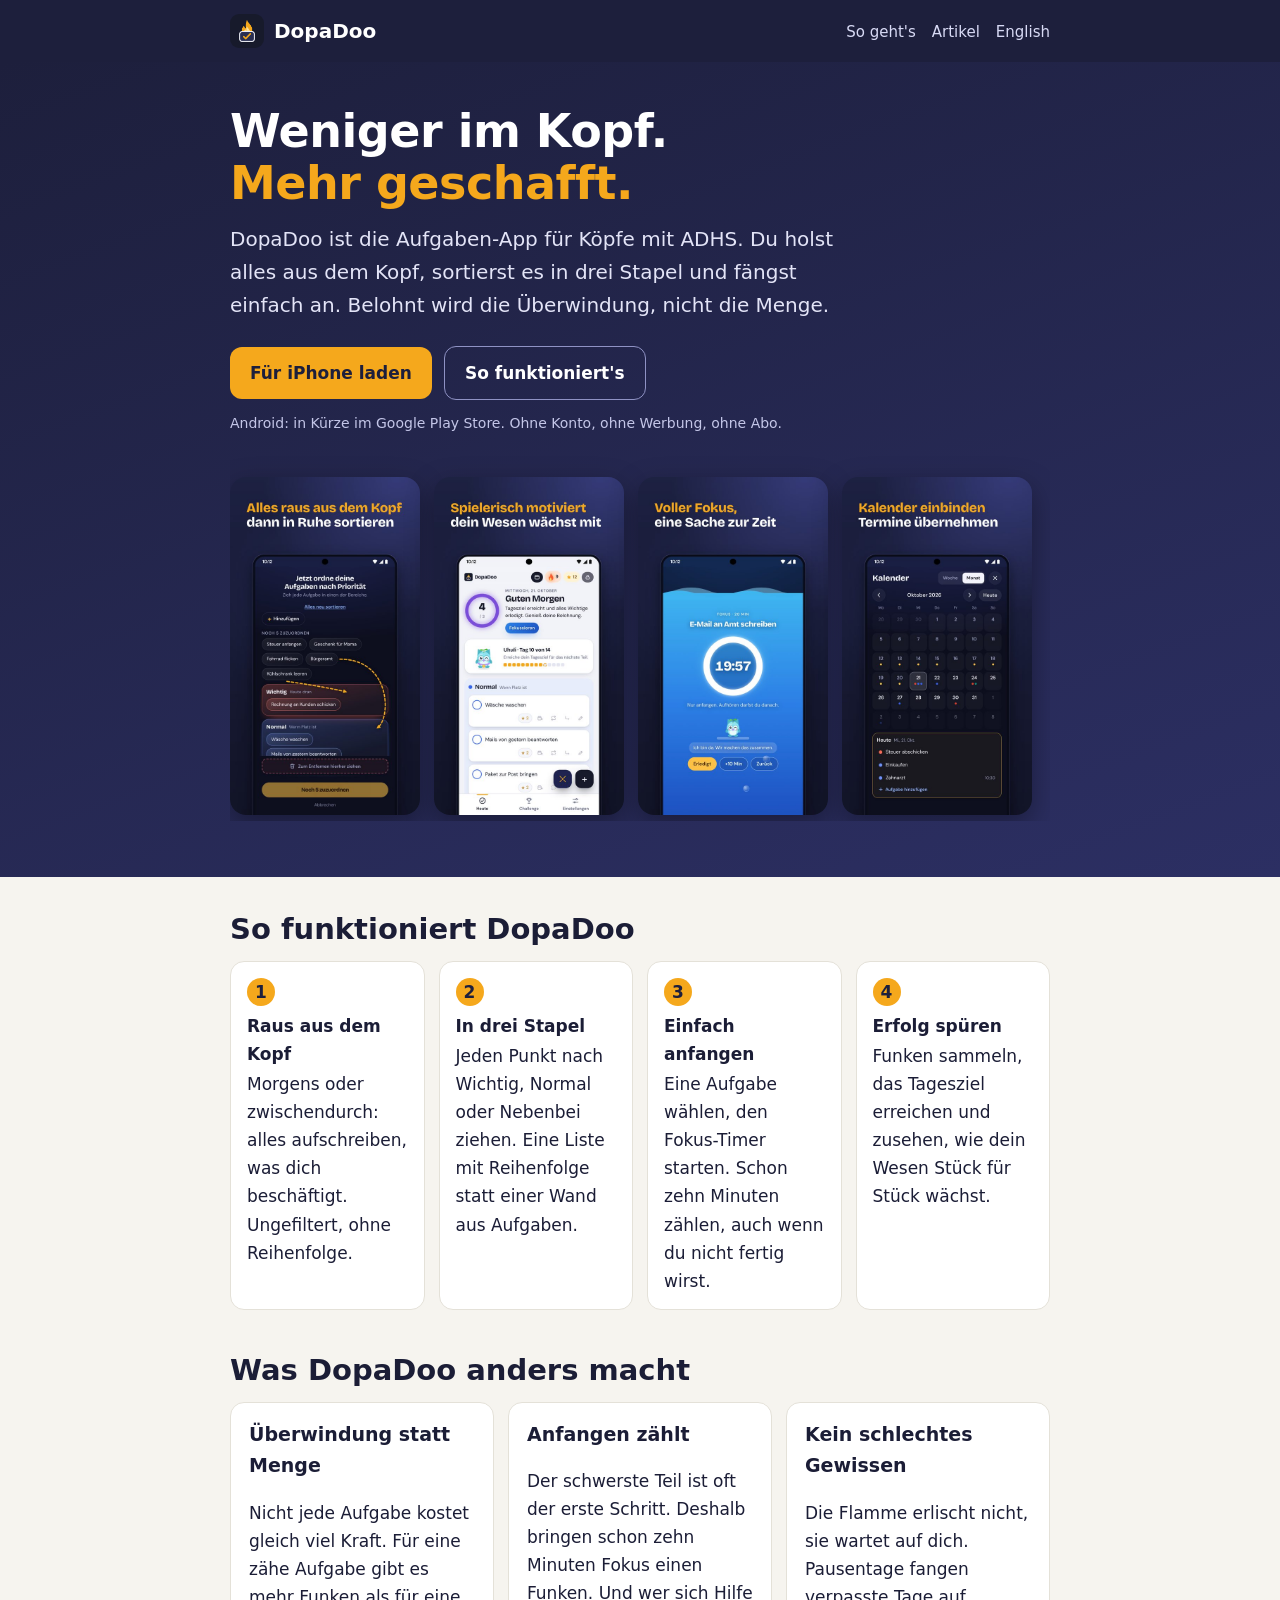
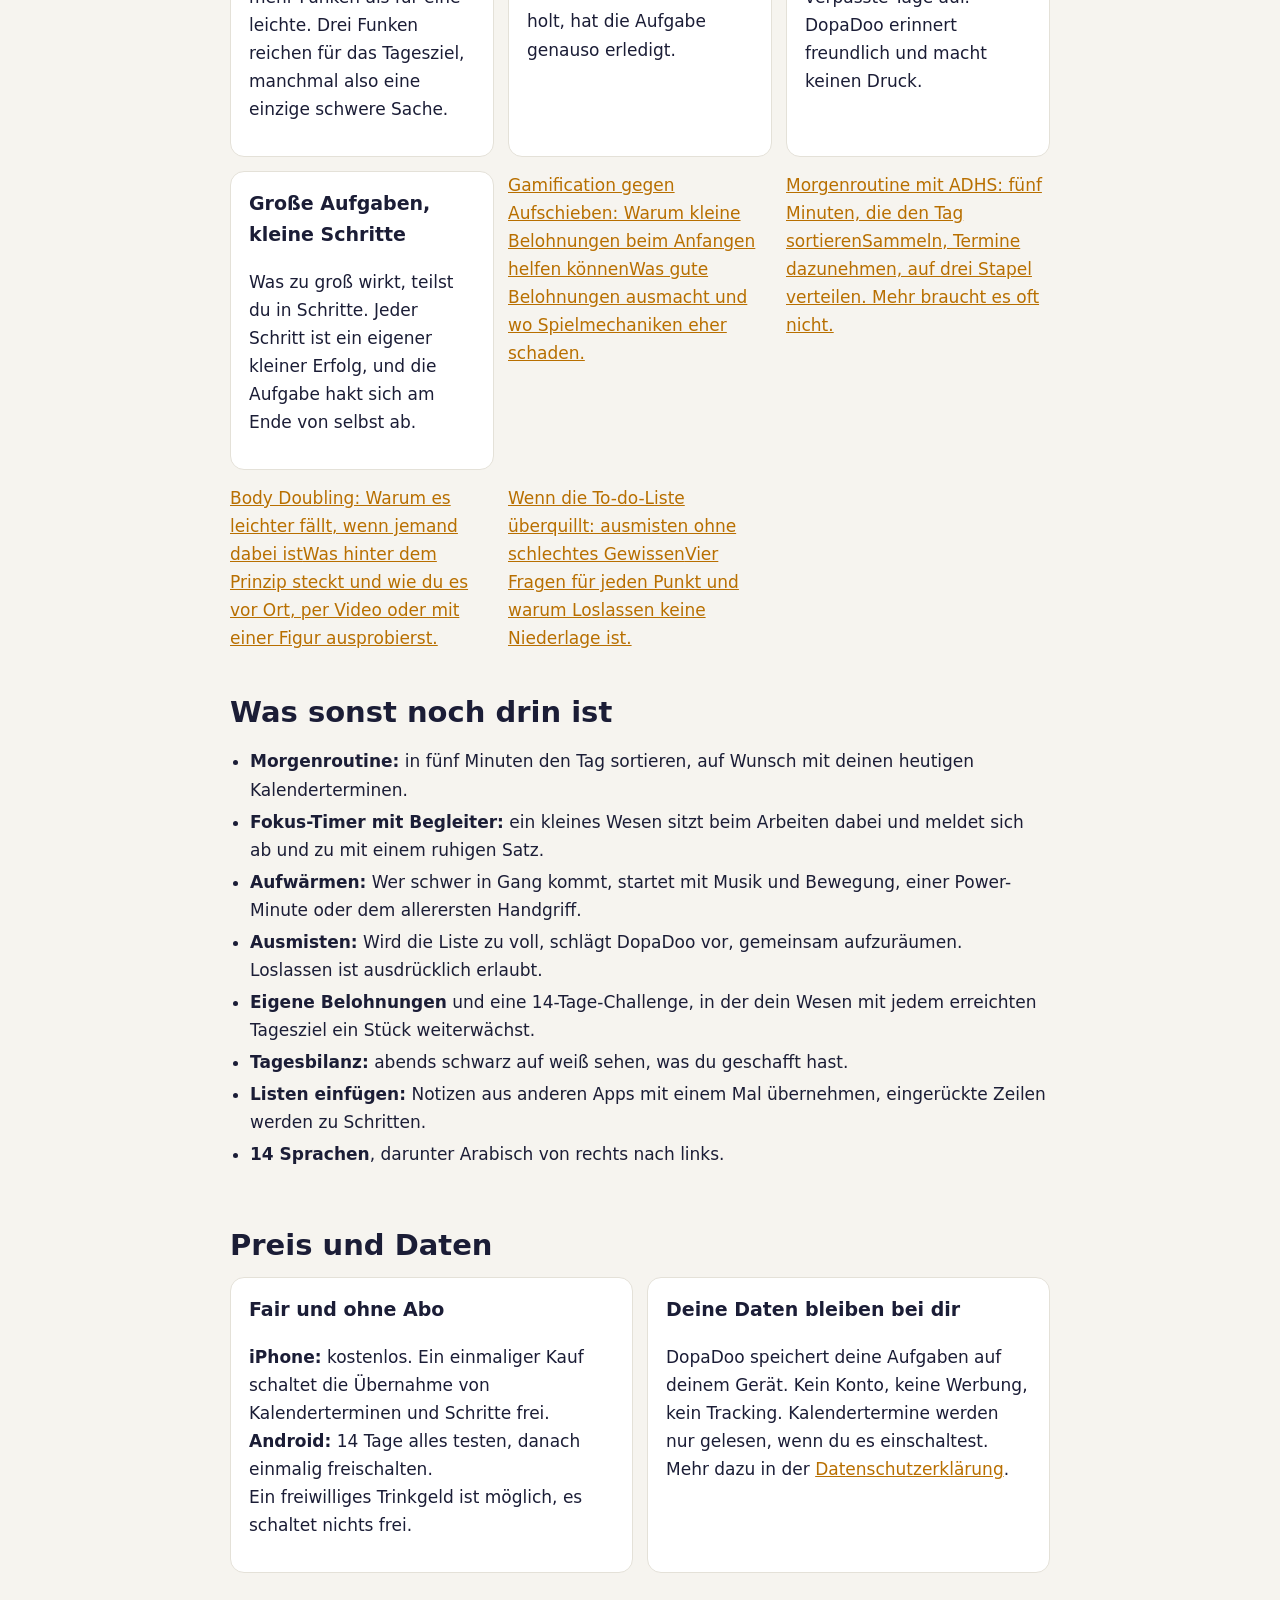
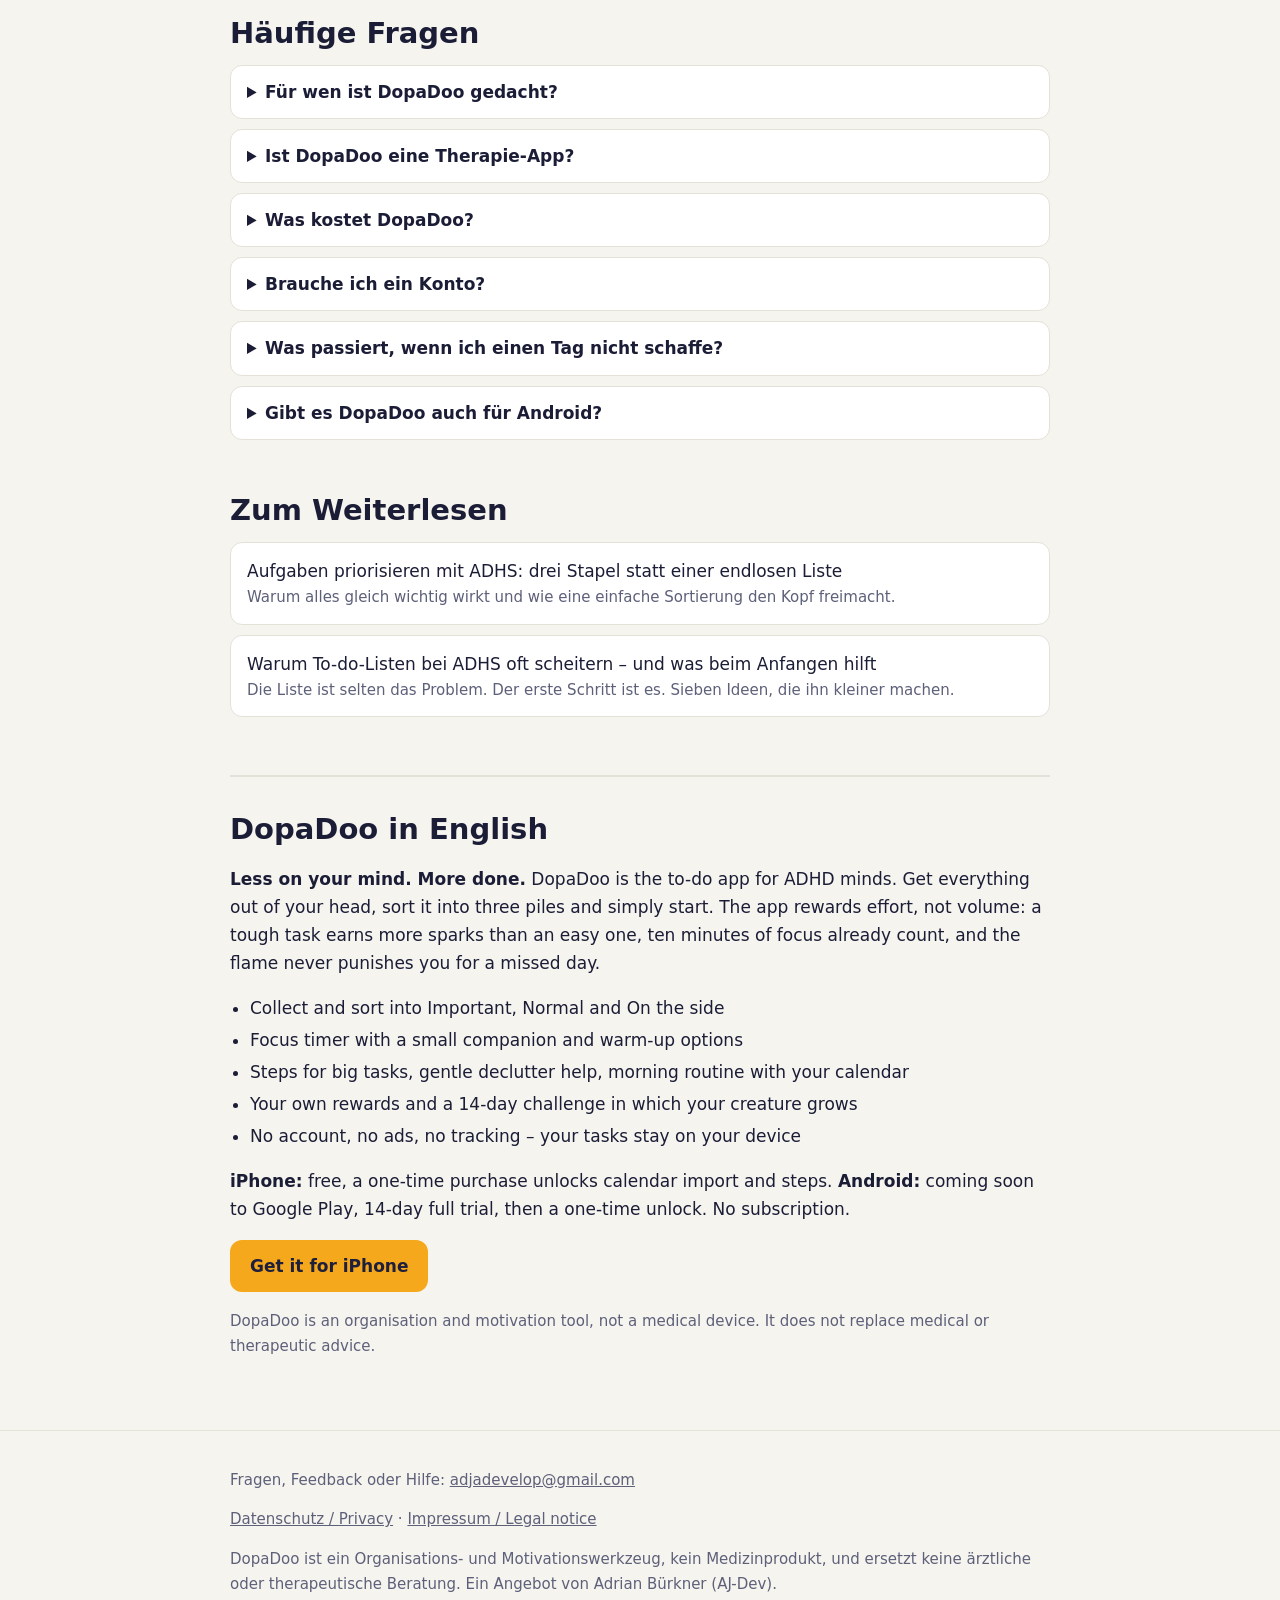
==== commit 28196b44: "Vier neue Ratgeber-Artikel (Gamification, Morgenroutine, Body Doubling, Ausmisten) Co-Authored-By: C" ====
--- a/index.html
+++ b/index.html
@@ -89,6 +89,11 @@
   <div class="card"><h3>Anfangen zählt</h3><p>Der schwerste Teil ist oft der erste Schritt. Deshalb bringen schon zehn Minuten Fokus einen Funken. Und wer sich Hilfe holt, hat die Aufgabe genauso erledigt.</p></div>
   <div class="card"><h3>Kein schlechtes Gewissen</h3><p>Die Flamme erlischt nicht, sie wartet auf dich. Pausentage fangen verpasste Tage auf. DopaDoo erinnert freundlich und macht keinen Druck.</p></div>
   <div class="card"><h3>Große Aufgaben, kleine Schritte</h3><p>Was zu groß wirkt, teilst du in Schritte. Jeder Schritt ist ein eigener kleiner Erfolg, und die Aufgabe hakt sich am Ende von selbst ab.</p></div>
+
+  <a href="artikel/gamification-aufschieben.html">Gamification gegen Aufschieben: Warum kleine Belohnungen beim Anfangen helfen können<span>Was gute Belohnungen ausmacht und wo Spielmechaniken eher schaden.</span></a>
+  <a href="artikel/morgenroutine-adhs.html">Morgenroutine mit ADHS: fünf Minuten, die den Tag sortieren<span>Sammeln, Termine dazunehmen, auf drei Stapel verteilen. Mehr braucht es oft nicht.</span></a>
+  <a href="artikel/body-doubling.html">Body Doubling: Warum es leichter fällt, wenn jemand dabei ist<span>Was hinter dem Prinzip steckt und wie du es vor Ort, per Video oder mit einer Figur ausprobierst.</span></a>
+  <a href="artikel/volle-to-do-liste-ausmisten.html">Wenn die To-do-Liste überquillt: ausmisten ohne schlechtes Gewissen<span>Vier Fragen für jeden Punkt und warum Loslassen keine Niederlage ist.</span></a>
  </div>
 </section>
 
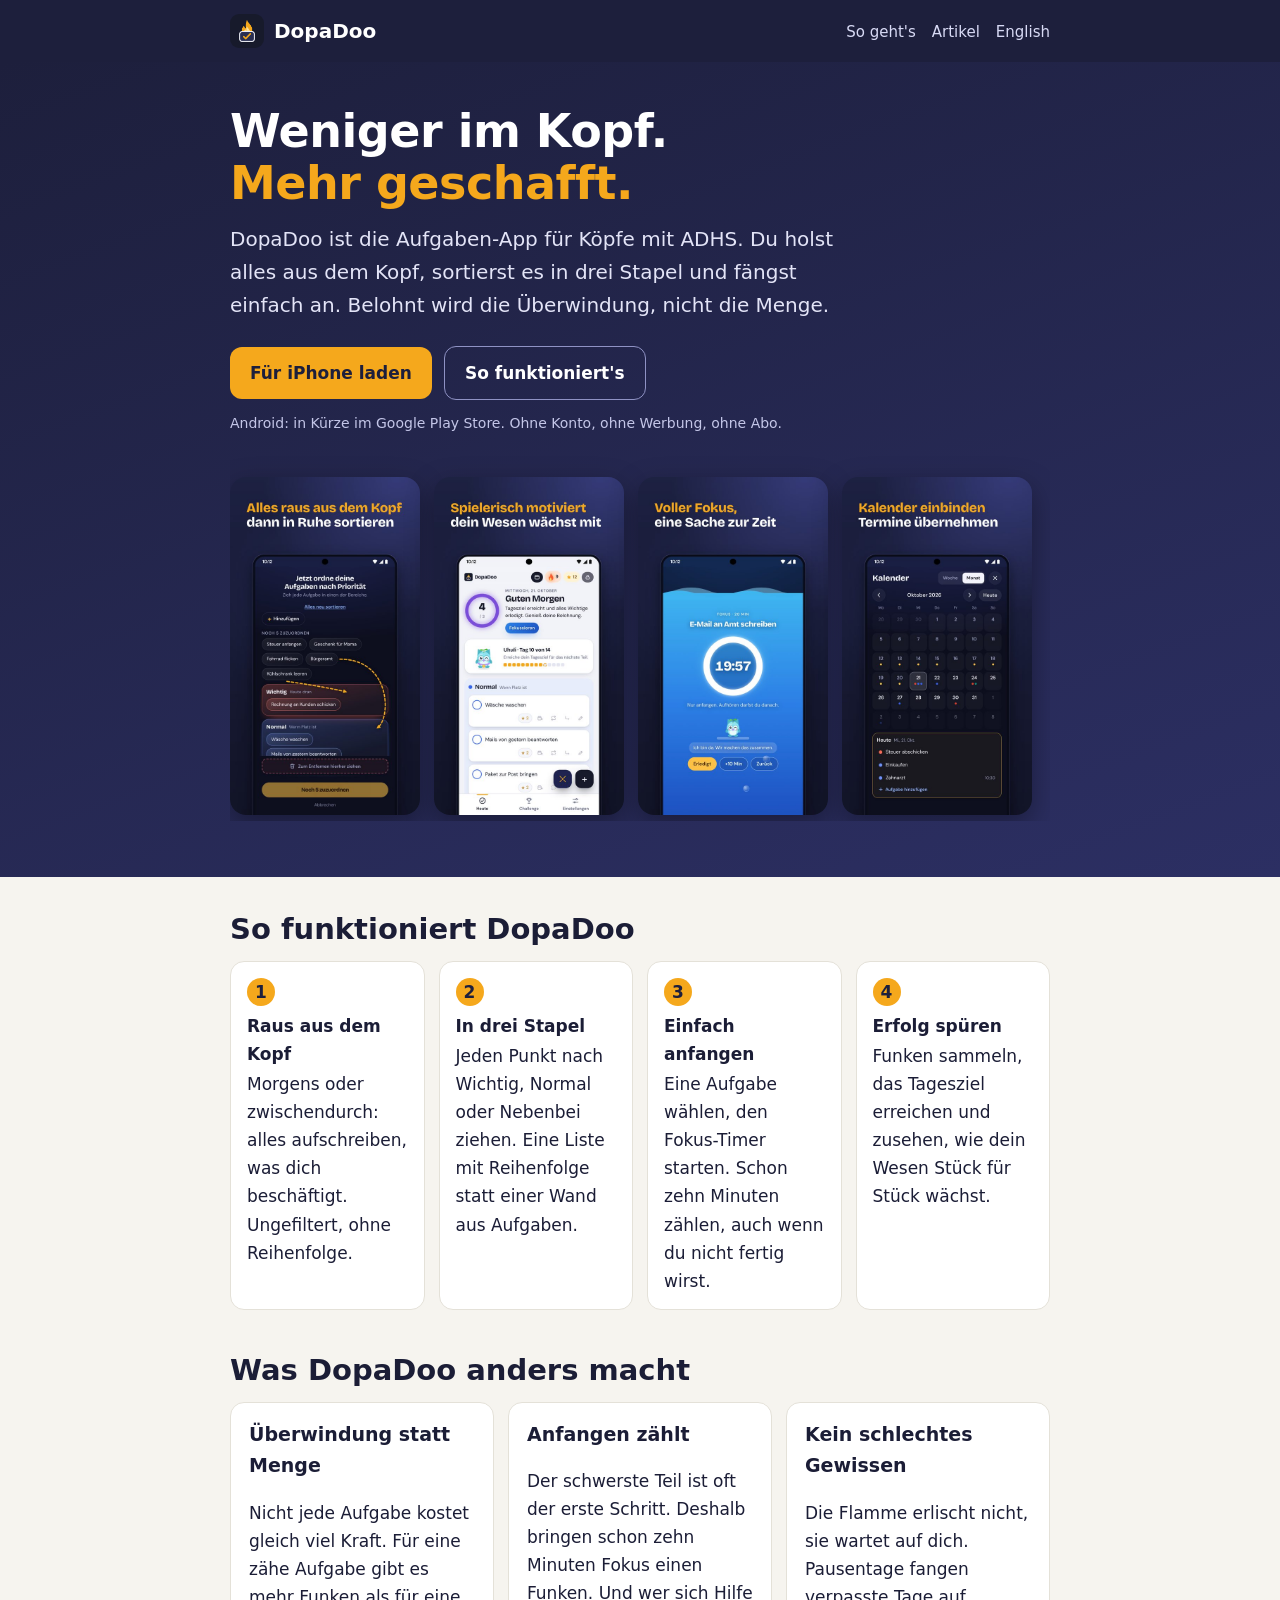
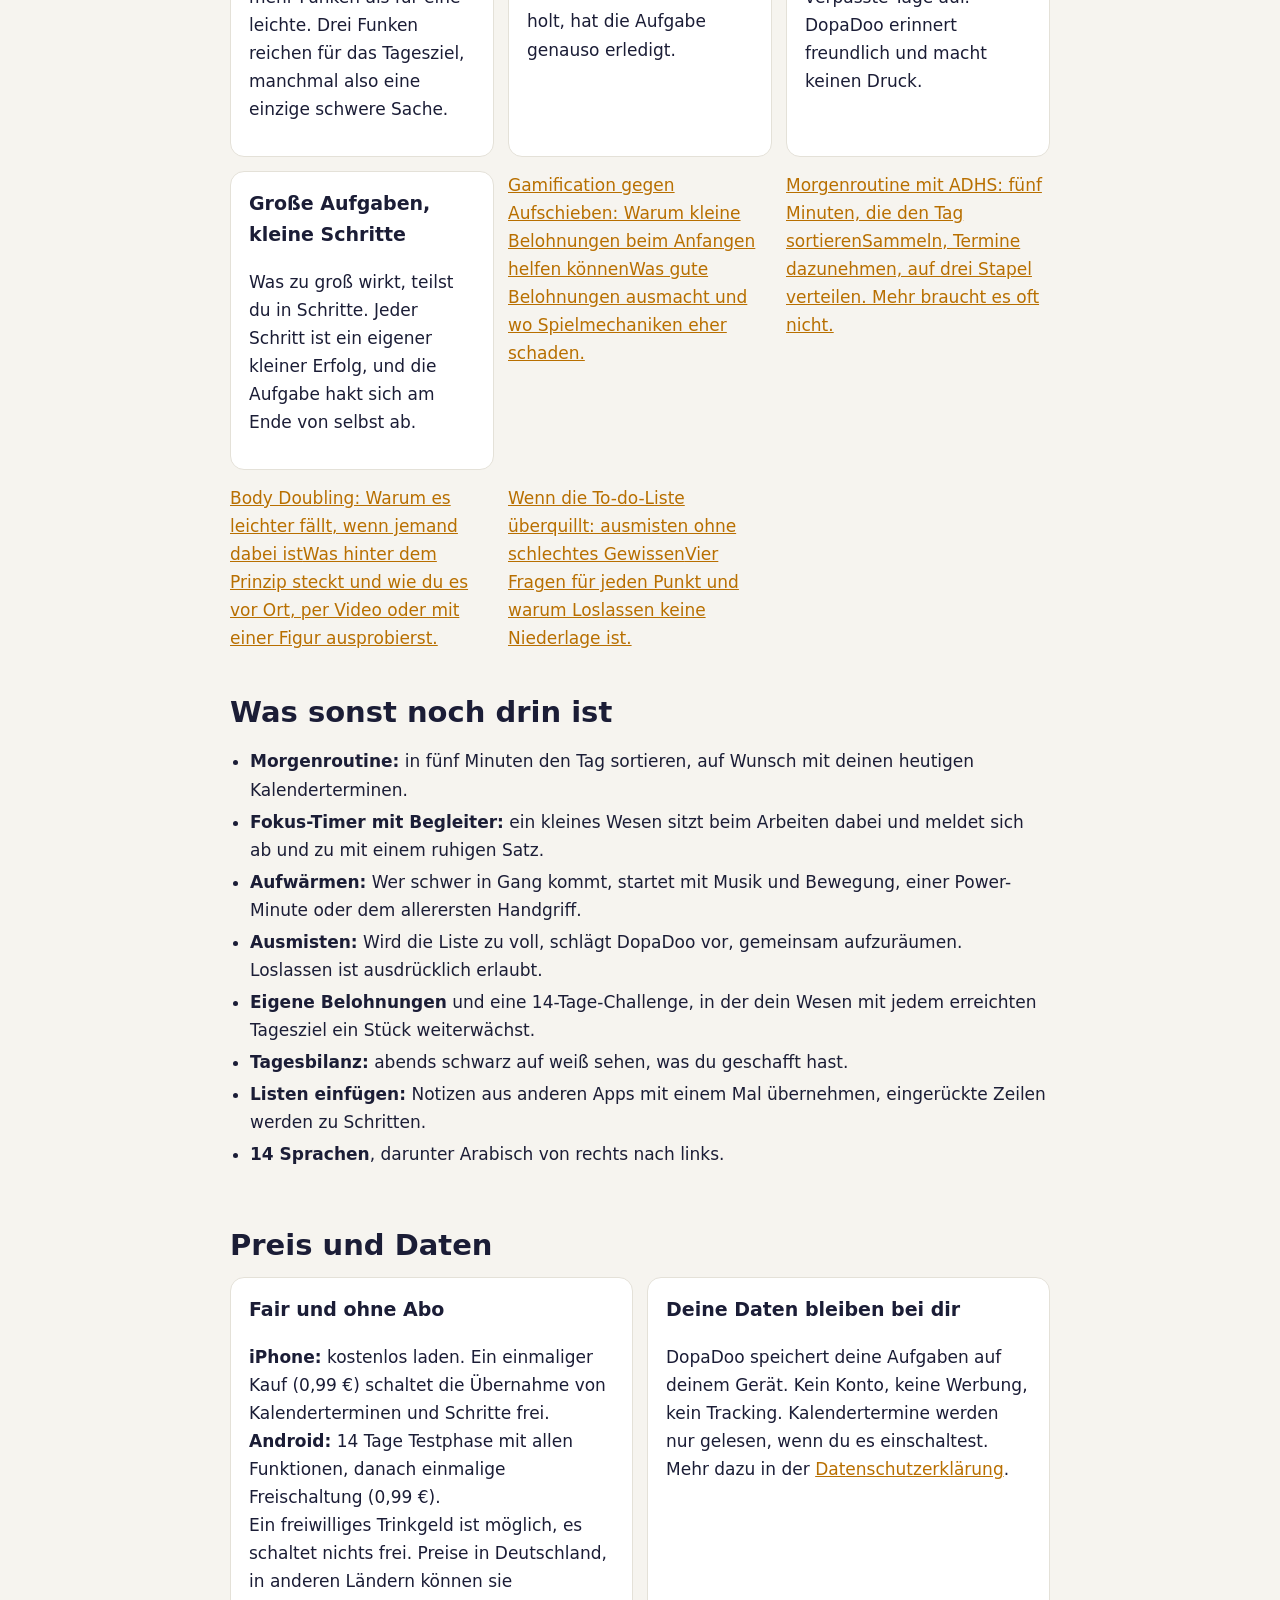
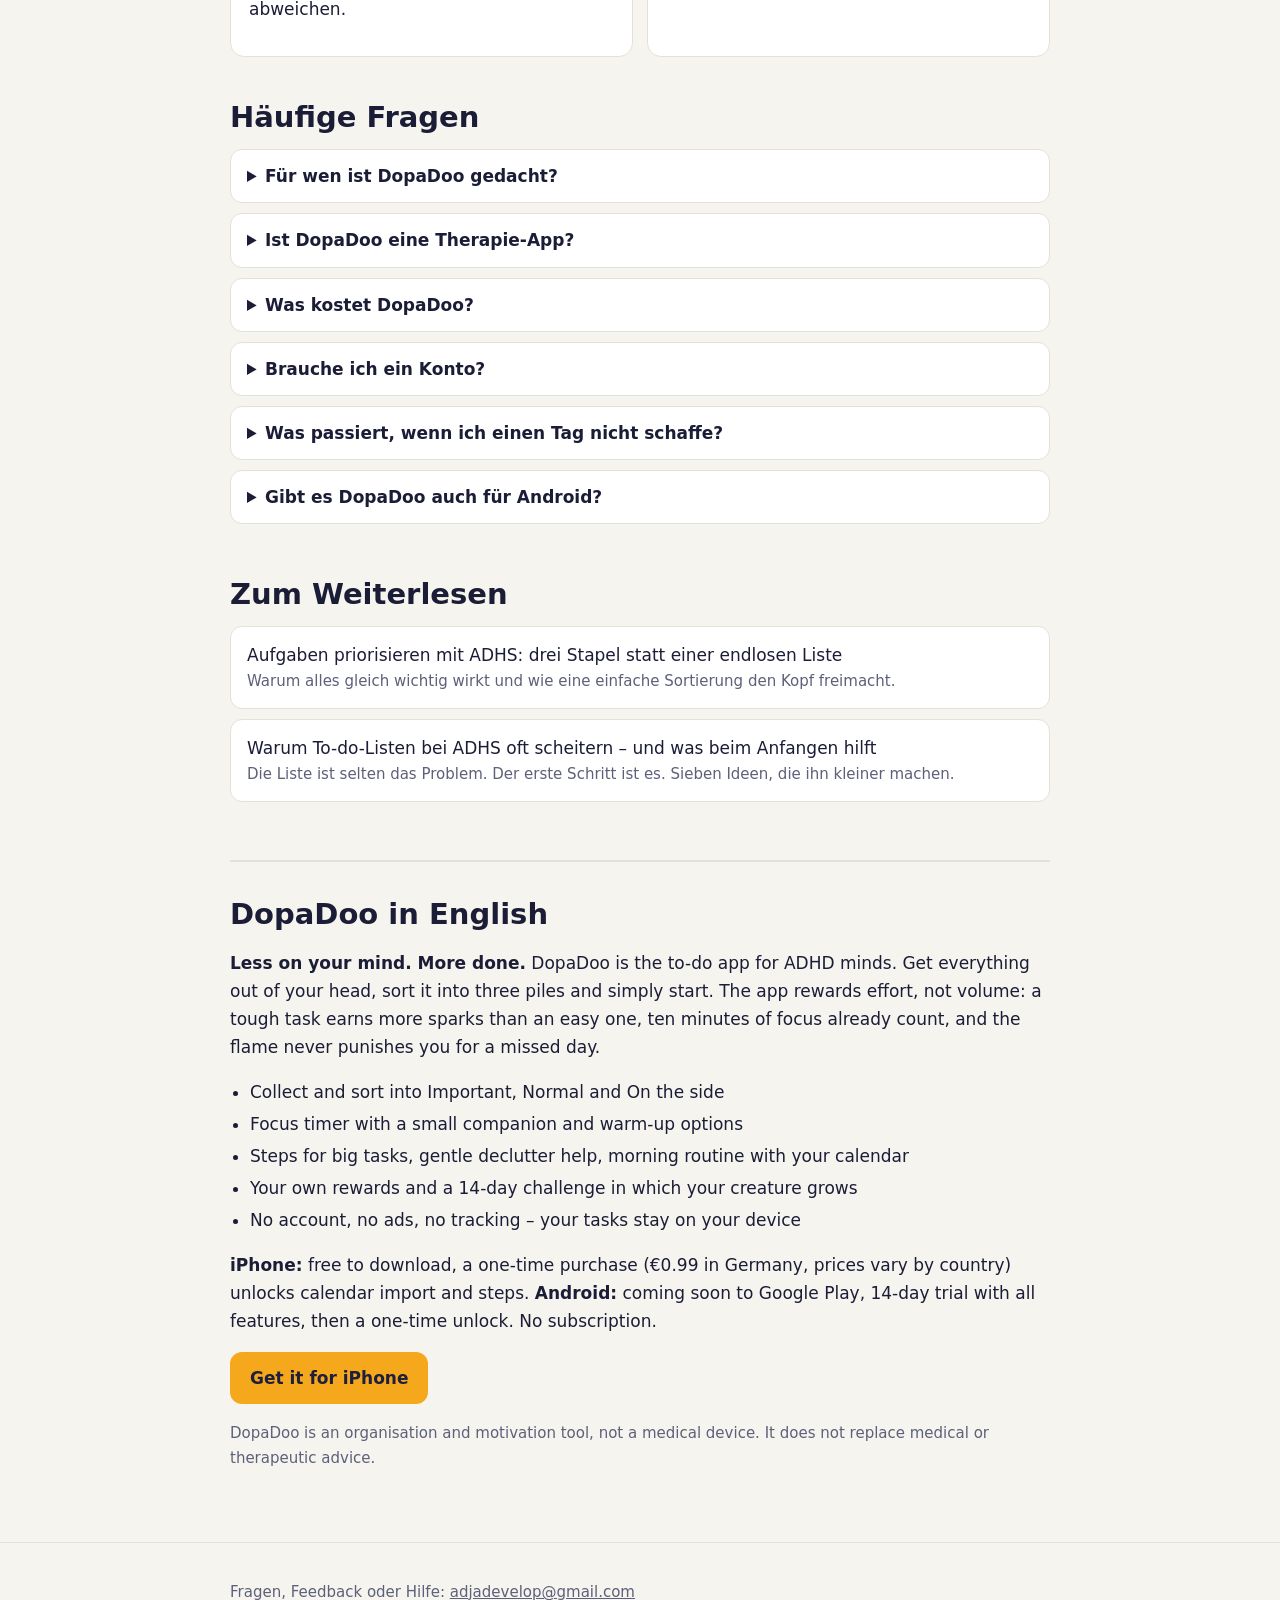
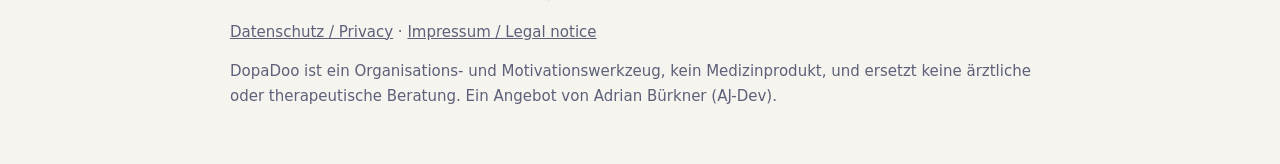
==== commit bebb33e5: "Preis 0,99 EUR genannt, Pflichtsatz in allen Artikeln, Impressum mit Verantwortlichem nach MStV Co-A" ====
--- a/index.html
+++ b/index.html
@@ -30,7 +30,7 @@
  "url":"https://adjadevelop.github.io/gamifymynotes/",
  "downloadUrl":"https://apps.apple.com/app/dopadoo/id6822262464",
  "image":"https://adjadevelop.github.io/gamifymynotes/img/og.png",
- "offers":{"@type":"Offer","price":"0","priceCurrency":"EUR","description":"Kostenlos laden; einmaliger Kauf ohne Abo schaltet weitere Funktionen frei."},
+ "offers":{"@type":"Offer","price":"0","priceCurrency":"EUR","description":"Kostenlos laden; ein einmaliger Kauf (0,99 € in Deutschland, kein Abo) schaltet weitere Funktionen frei."},
  "author":{"@type":"Organization","name":"AJ-Dev","email":"adjadevelop@gmail.com"}
 }
 </script>
@@ -41,7 +41,7 @@
  "mainEntity":[
   {"@type":"Question","name":"Für wen ist DopaDoo gedacht?","acceptedAnswer":{"@type":"Answer","text":"Für alle, denen Aufgabenlisten schnell über den Kopf wachsen und denen das Anfangen schwerfällt. Entwickelt wurde DopaDoo mit Blick auf ADHS, die App setzt aber keine Diagnose voraus."}},
   {"@type":"Question","name":"Ist DopaDoo eine Therapie-App?","acceptedAnswer":{"@type":"Answer","text":"Nein. DopaDoo ist ein Werkzeug zum Organisieren und Motivieren, kein Medizinprodukt. Die App ersetzt keine ärztliche oder therapeutische Begleitung."}},
-  {"@type":"Question","name":"Was kostet DopaDoo?","acceptedAnswer":{"@type":"Answer","text":"Auf dem iPhone ist DopaDoo kostenlos; ein einmaliger Kauf schaltet die Übernahme von Kalenderterminen und Schritte für große Aufgaben frei. Unter Android kannst du alles 14 Tage lang testen und die App danach einmalig freischalten. Ein Abo gibt es nicht."}},
+  {"@type":"Question","name":"Was kostet DopaDoo?","acceptedAnswer":{"@type":"Answer","text":"Auf dem iPhone lädst du DopaDoo kostenlos; ein einmaliger Kauf (0,99 €) schaltet die Übernahme von Kalenderterminen und Schritte für große Aufgaben frei. Unter Android kannst du in einer 14-tägigen Testphase alles nutzen und die App danach mit einem einmaligen Kauf (0,99 €) freischalten. Ein Abo gibt es nicht. Der Preis gilt in Deutschland und kann je nach Land abweichen."}},
   {"@type":"Question","name":"Brauche ich ein Konto?","acceptedAnswer":{"@type":"Answer","text":"Nein. DopaDoo speichert deine Aufgaben auf deinem Gerät. Es gibt kein Konto, keine Werbung und kein Tracking."}},
   {"@type":"Question","name":"Was passiert, wenn ich einen Tag nicht schaffe?","acceptedAnswer":{"@type":"Answer","text":"Nichts Schlimmes. Die Flamme wartet auf dich, Pausentage fangen verpasste Tage auf. DopaDoo bestraft dich nicht und macht dir kein schlechtes Gewissen."}},
   {"@type":"Question","name":"Gibt es DopaDoo auch für Android?","acceptedAnswer":{"@type":"Answer","text":"Ja, die Android-Version ist fertig und erscheint in Kürze im Google Play Store."}}
@@ -114,7 +114,7 @@
 <section>
  <h2>Preis und Daten</h2>
  <div class="grid">
-  <div class="card"><h3>Fair und ohne Abo</h3><p><b>iPhone:</b> kostenlos. Ein einmaliger Kauf schaltet die Übernahme von Kalenderterminen und Schritte frei.<br><b>Android:</b> 14 Tage alles testen, danach einmalig freischalten.<br>Ein freiwilliges Trinkgeld ist möglich, es schaltet nichts frei.</p></div>
+  <div class="card"><h3>Fair und ohne Abo</h3><p><b>iPhone:</b> kostenlos laden. Ein einmaliger Kauf (0,99 €) schaltet die Übernahme von Kalenderterminen und Schritte frei.<br><b>Android:</b> 14 Tage Testphase mit allen Funktionen, danach einmalige Freischaltung (0,99 €).<br>Ein freiwilliges Trinkgeld ist möglich, es schaltet nichts frei. Preise in Deutschland, in anderen Ländern können sie abweichen.</p></div>
   <div class="card"><h3>Deine Daten bleiben bei dir</h3><p>DopaDoo speichert deine Aufgaben auf deinem Gerät. Kein Konto, keine Werbung, kein Tracking. Kalendertermine werden nur gelesen, wenn du es einschaltest. Mehr dazu in der <a href="datenschutz.html">Datenschutzerklärung</a>.</p></div>
  </div>
 </section>
@@ -123,7 +123,7 @@
  <h2>Häufige Fragen</h2>
  <details><summary>Für wen ist DopaDoo gedacht?</summary><p>Für alle, denen Aufgabenlisten schnell über den Kopf wachsen und denen das Anfangen schwerfällt. Entwickelt wurde DopaDoo mit Blick auf ADHS, die App setzt aber keine Diagnose voraus.</p></details>
  <details><summary>Ist DopaDoo eine Therapie-App?</summary><p>Nein. DopaDoo ist ein Werkzeug zum Organisieren und Motivieren, kein Medizinprodukt. Die App ersetzt keine ärztliche oder therapeutische Begleitung.</p></details>
- <details><summary>Was kostet DopaDoo?</summary><p>Auf dem iPhone ist DopaDoo kostenlos; ein einmaliger Kauf schaltet die Übernahme von Kalenderterminen und Schritte für große Aufgaben frei. Unter Android kannst du alles 14 Tage lang testen und die App danach einmalig freischalten. Ein Abo gibt es nicht.</p></details>
+ <details><summary>Was kostet DopaDoo?</summary><p>Auf dem iPhone lädst du DopaDoo kostenlos; ein einmaliger Kauf (0,99 €) schaltet die Übernahme von Kalenderterminen und Schritte für große Aufgaben frei. Unter Android kannst du in einer 14-tägigen Testphase alles nutzen und die App danach mit einem einmaligen Kauf (0,99 €) freischalten. Ein Abo gibt es nicht. Der Preis gilt in Deutschland und kann je nach Land abweichen.</p></details>
  <details><summary>Brauche ich ein Konto?</summary><p>Nein. DopaDoo speichert deine Aufgaben auf deinem Gerät. Es gibt kein Konto, keine Werbung und kein Tracking.</p></details>
  <details><summary>Was passiert, wenn ich einen Tag nicht schaffe?</summary><p>Nichts Schlimmes. Die Flamme wartet auf dich, Pausentage fangen verpasste Tage auf. DopaDoo bestraft dich nicht und macht dir kein schlechtes Gewissen.</p></details>
  <details><summary>Gibt es DopaDoo auch für Android?</summary><p>Ja, die Android-Version ist fertig und erscheint in Kürze im Google Play Store.</p></details>
@@ -147,7 +147,7 @@
   <li>Your own rewards and a 14-day challenge in which your creature grows</li>
   <li>No account, no ads, no tracking – your tasks stay on your device</li>
  </ul>
- <p><b>iPhone:</b> free, a one-time purchase unlocks calendar import and steps. <b>Android:</b> coming soon to Google Play, 14-day full trial, then a one-time unlock. No subscription.</p>
+ <p><b>iPhone:</b> free to download, a one-time purchase (€0.99 in Germany, prices vary by country) unlocks calendar import and steps. <b>Android:</b> coming soon to Google Play, 14-day trial with all features, then a one-time unlock. No subscription.</p>
  <p><a class="btn" href="https://apps.apple.com/app/dopadoo/id6822262464">Get it for iPhone</a></p>
  <p class="muted">DopaDoo is an organisation and motivation tool, not a medical device. It does not replace medical or therapeutic advice.</p>
 </section>
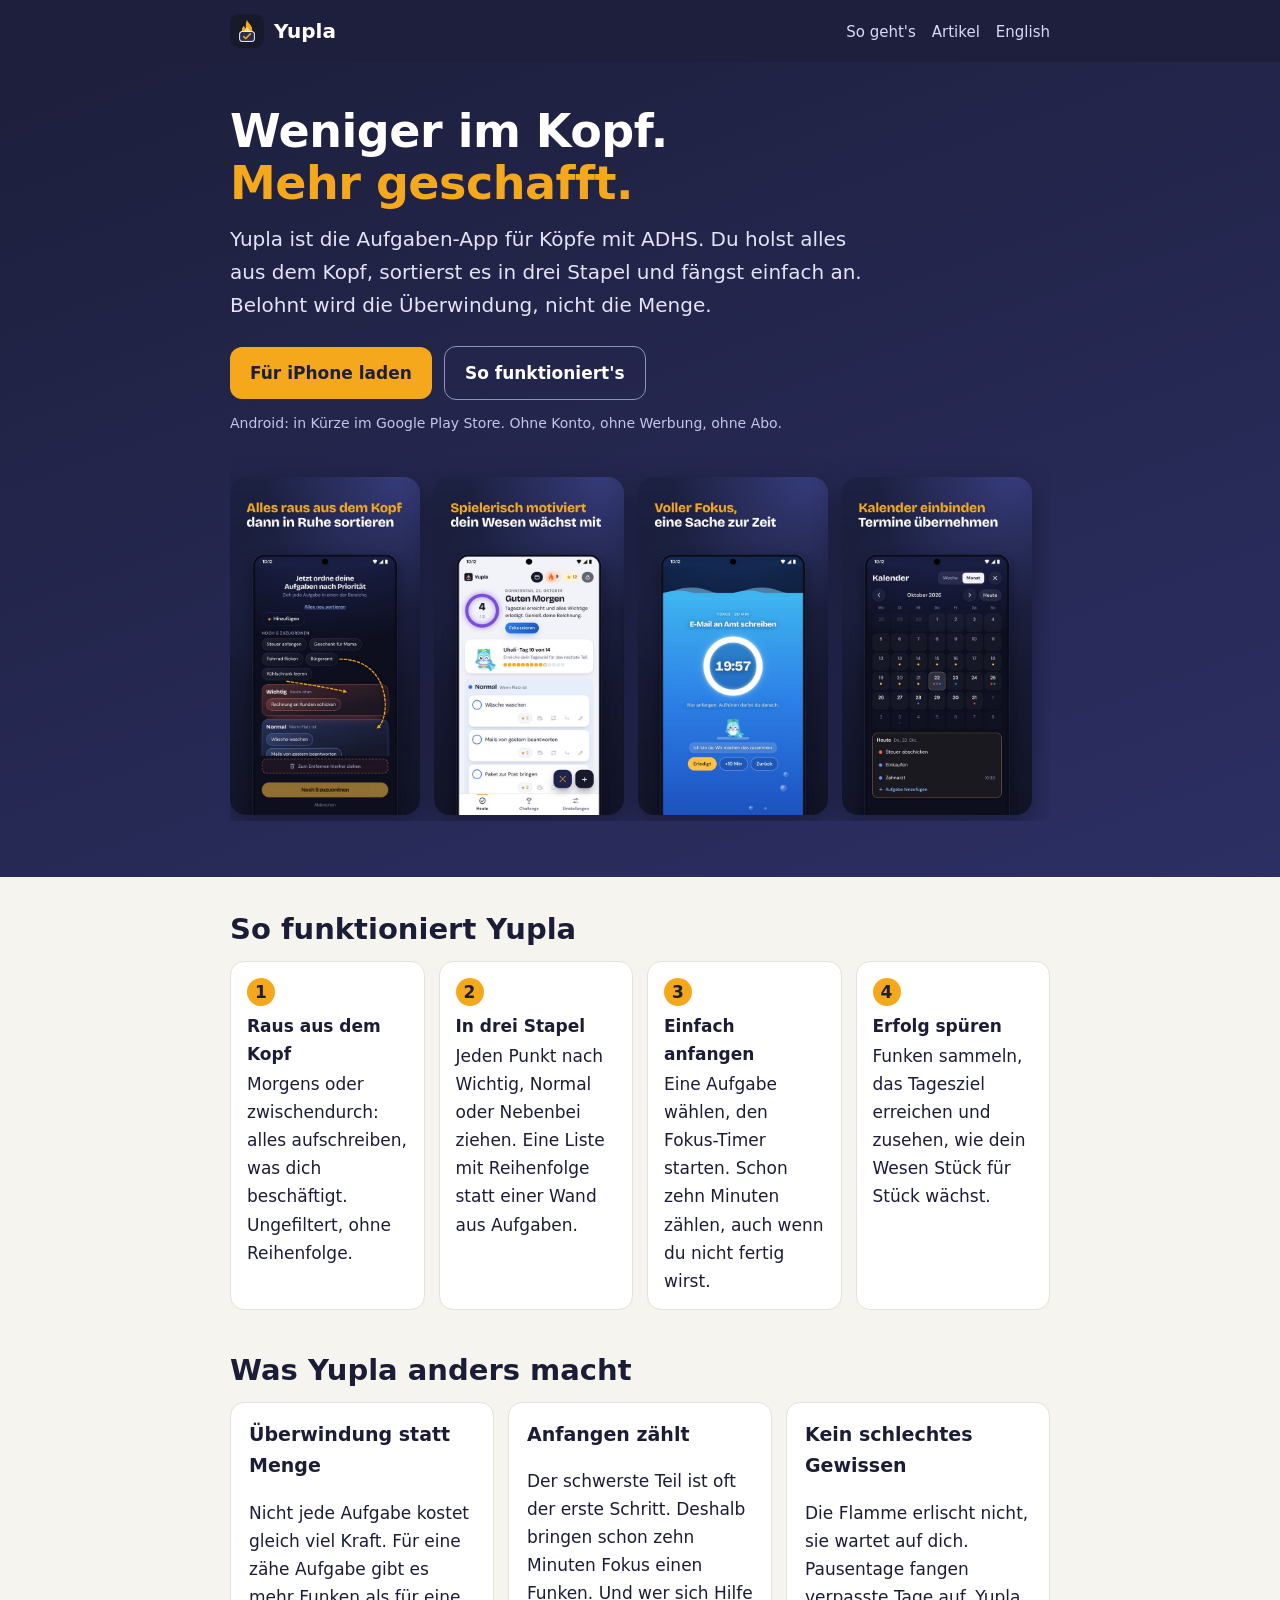
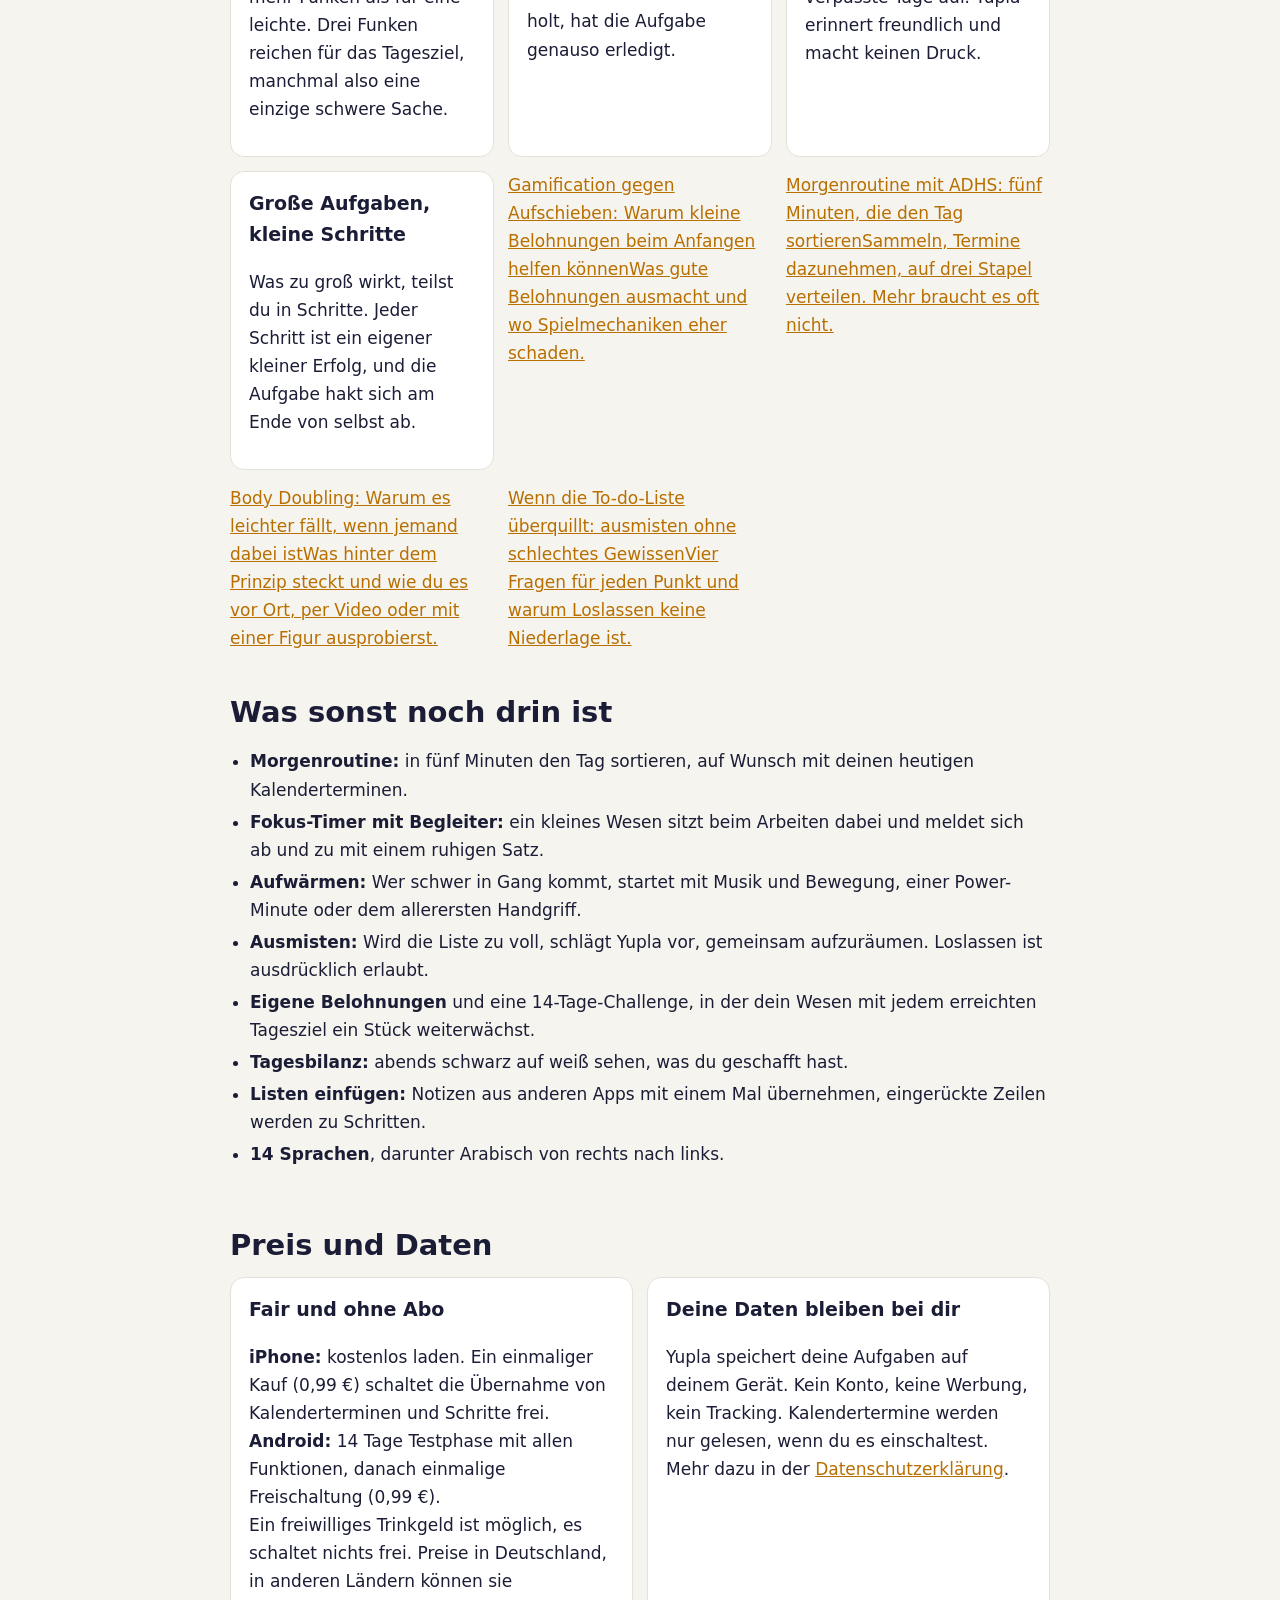
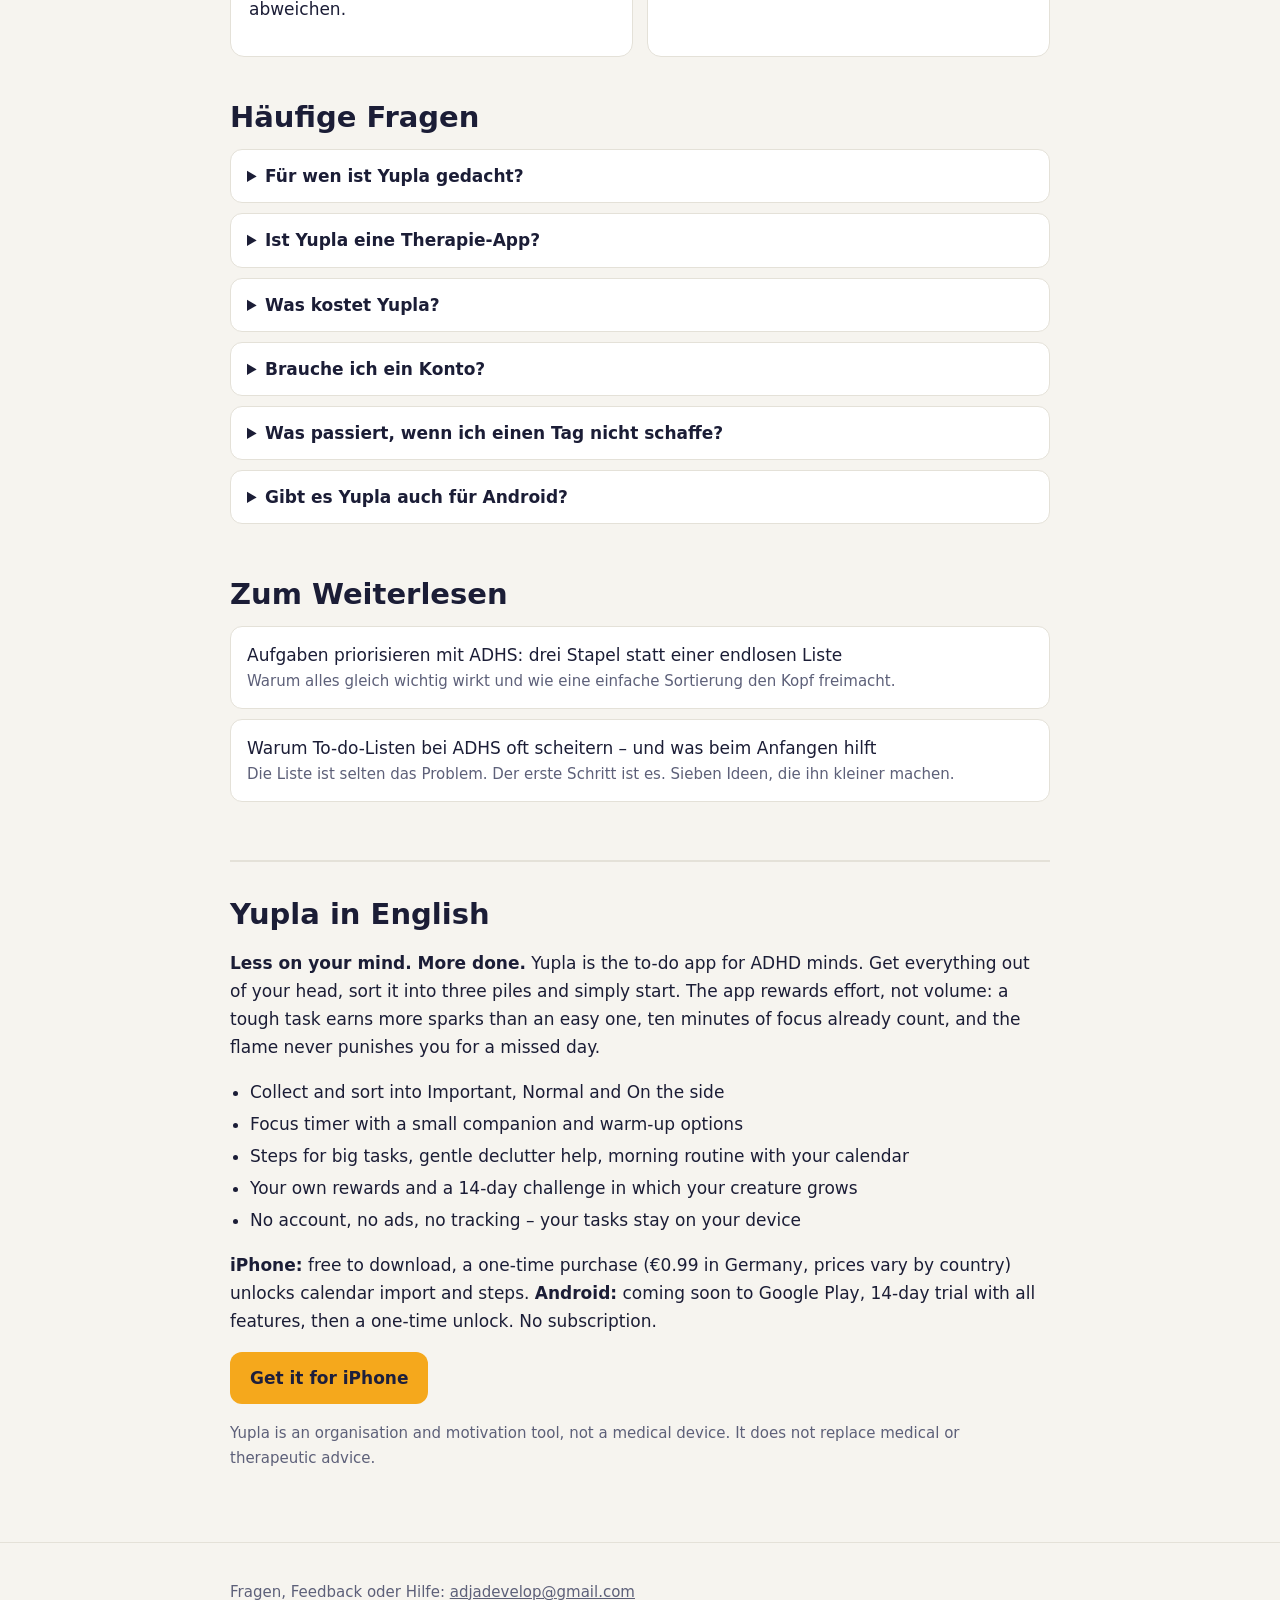
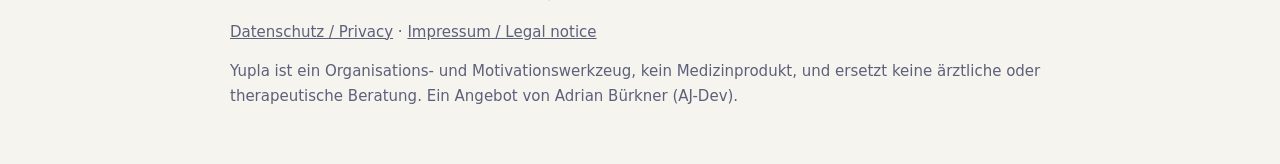
==== commit 51461cb8: "Umbenennung DopaDoo -> Yupla: Website, Artikel, Bilder, Rechtstexte Co-Authored-By: Claude Opus 5.5 " ====
--- a/index.html
+++ b/index.html
@@ -3,15 +3,15 @@
 <head>
 <meta charset="utf-8">
 <meta name="viewport" content="width=device-width,initial-scale=1">
-<title>DopaDoo – die Aufgaben-App für Köpfe mit ADHS</title>
-<meta name="description" content="DopaDoo hilft dir, Aufgaben aus dem Kopf zu holen, in drei Prioritäten zu sortieren und einfach anzufangen. Belohnt wird die Überwindung, nicht die Menge. Ohne Druck, ohne Konto. Für iPhone, Android folgt.">
+<title>Yupla – die Aufgaben-App für Köpfe mit ADHS</title>
+<meta name="description" content="Yupla hilft dir, Aufgaben aus dem Kopf zu holen, in drei Prioritäten zu sortieren und einfach anzufangen. Belohnt wird die Überwindung, nicht die Menge. Ohne Druck, ohne Konto. Für iPhone, Android folgt.">
 <link rel="canonical" href="https://adjadevelop.github.io/gamifymynotes/">
 <link rel="alternate" hreflang="de" href="https://adjadevelop.github.io/gamifymynotes/">
 <link rel="alternate" hreflang="en" href="https://adjadevelop.github.io/gamifymynotes/#en">
 <link rel="icon" href="img/icon.png">
 <link rel="apple-touch-icon" href="img/apple-touch-icon.png">
 <meta property="og:type" content="website">
-<meta property="og:title" content="DopaDoo – die Aufgaben-App für Köpfe mit ADHS">
+<meta property="og:title" content="Yupla – die Aufgaben-App für Köpfe mit ADHS">
 <meta property="og:description" content="Aus dem Kopf, in drei Stapel, anfangen. Belohnt wird die Überwindung, nicht die Menge.">
 <meta property="og:image" content="https://adjadevelop.github.io/gamifymynotes/img/og.png">
 <meta property="og:url" content="https://adjadevelop.github.io/gamifymynotes/">
@@ -21,16 +21,16 @@
 {
  "@context":"https://schema.org",
  "@type":"MobileApplication",
- "name":"DopaDoo",
- "alternateName":"DopaDoo: Aufgaben spielerisch",
+ "name":"Yupla",
+ "alternateName":"Yupla: Aufgaben spielerisch",
  "operatingSystem":"iOS, Android",
  "applicationCategory":"ProductivityApplication",
  "description":"Aufgaben-App für Menschen mit ADHS: Gedanken sammeln, in drei Prioritäten sortieren, mit Fokus-Timer anfangen. Funken für Überwindung, ein Wesen, das mitwächst, eine Flamme ohne Strafe. Ohne Konto, Daten bleiben auf dem Gerät.",
  "inLanguage":["de","en","es","fr","it","nl","pl","pt","ru","tr","ar","ja","ko","zh"],
  "url":"https://adjadevelop.github.io/gamifymynotes/",
- "downloadUrl":"https://apps.apple.com/app/dopadoo/id6822262464",
+ "downloadUrl":"https://apps.apple.com/app/id6822262464",
  "image":"https://adjadevelop.github.io/gamifymynotes/img/og.png",
- "offers":{"@type":"Offer","price":"0","priceCurrency":"EUR","description":"Kostenlos laden; ein einmaliger Kauf (0,99 € in Deutschland, kein Abo) schaltet weitere Funktionen frei."},
+ "offers":[{"@type":"Offer","price":"0","priceCurrency":"EUR","description":"Kostenlos laden; ein einmaliger Kauf (0,99 € in Deutschland, kein Abo) schaltet weitere Funktionen frei."},{"@type":"Offer","name":"Vollversion (einmaliger Kauf)","price":"0.99","priceCurrency":"EUR","eligibleRegion":"DE","description":"Einmaliger Kauf, kein Abo. Preis in Deutschland, kann je nach Land abweichen."}],
  "author":{"@type":"Organization","name":"AJ-Dev","email":"adjadevelop@gmail.com"}
 }
 </script>
@@ -39,27 +39,27 @@
  "@context":"https://schema.org",
  "@type":"FAQPage",
  "mainEntity":[
-  {"@type":"Question","name":"Für wen ist DopaDoo gedacht?","acceptedAnswer":{"@type":"Answer","text":"Für alle, denen Aufgabenlisten schnell über den Kopf wachsen und denen das Anfangen schwerfällt. Entwickelt wurde DopaDoo mit Blick auf ADHS, die App setzt aber keine Diagnose voraus."}},
-  {"@type":"Question","name":"Ist DopaDoo eine Therapie-App?","acceptedAnswer":{"@type":"Answer","text":"Nein. DopaDoo ist ein Werkzeug zum Organisieren und Motivieren, kein Medizinprodukt. Die App ersetzt keine ärztliche oder therapeutische Begleitung."}},
-  {"@type":"Question","name":"Was kostet DopaDoo?","acceptedAnswer":{"@type":"Answer","text":"Auf dem iPhone lädst du DopaDoo kostenlos; ein einmaliger Kauf (0,99 €) schaltet die Übernahme von Kalenderterminen und Schritte für große Aufgaben frei. Unter Android kannst du in einer 14-tägigen Testphase alles nutzen und die App danach mit einem einmaligen Kauf (0,99 €) freischalten. Ein Abo gibt es nicht. Der Preis gilt in Deutschland und kann je nach Land abweichen."}},
-  {"@type":"Question","name":"Brauche ich ein Konto?","acceptedAnswer":{"@type":"Answer","text":"Nein. DopaDoo speichert deine Aufgaben auf deinem Gerät. Es gibt kein Konto, keine Werbung und kein Tracking."}},
-  {"@type":"Question","name":"Was passiert, wenn ich einen Tag nicht schaffe?","acceptedAnswer":{"@type":"Answer","text":"Nichts Schlimmes. Die Flamme wartet auf dich, Pausentage fangen verpasste Tage auf. DopaDoo bestraft dich nicht und macht dir kein schlechtes Gewissen."}},
-  {"@type":"Question","name":"Gibt es DopaDoo auch für Android?","acceptedAnswer":{"@type":"Answer","text":"Ja, die Android-Version ist fertig und erscheint in Kürze im Google Play Store."}}
+  {"@type":"Question","name":"Für wen ist Yupla gedacht?","acceptedAnswer":{"@type":"Answer","text":"Für alle, denen Aufgabenlisten schnell über den Kopf wachsen und denen das Anfangen schwerfällt. Entwickelt wurde Yupla mit Blick auf ADHS, die App setzt aber keine Diagnose voraus."}},
+  {"@type":"Question","name":"Ist Yupla eine Therapie-App?","acceptedAnswer":{"@type":"Answer","text":"Nein. Yupla ist ein Werkzeug zum Organisieren und Motivieren, kein Medizinprodukt. Die App ersetzt keine ärztliche oder therapeutische Begleitung."}},
+  {"@type":"Question","name":"Was kostet Yupla?","acceptedAnswer":{"@type":"Answer","text":"Auf dem iPhone lädst du Yupla kostenlos; ein einmaliger Kauf (0,99 €) schaltet die Übernahme von Kalenderterminen und Schritte für große Aufgaben frei. Unter Android kannst du in einer 14-tägigen Testphase alles nutzen und die App danach mit einem einmaligen Kauf (0,99 €) freischalten. Ein Abo gibt es nicht. Der Preis gilt in Deutschland und kann je nach Land abweichen."}},
+  {"@type":"Question","name":"Brauche ich ein Konto?","acceptedAnswer":{"@type":"Answer","text":"Nein. Yupla speichert deine Aufgaben auf deinem Gerät. Es gibt kein Konto, keine Werbung und kein Tracking."}},
+  {"@type":"Question","name":"Was passiert, wenn ich einen Tag nicht schaffe?","acceptedAnswer":{"@type":"Answer","text":"Nichts Schlimmes. Die Flamme wartet auf dich, Pausentage fangen verpasste Tage auf. Yupla bestraft dich nicht und macht dir kein schlechtes Gewissen."}},
+  {"@type":"Question","name":"Gibt es Yupla auch für Android?","acceptedAnswer":{"@type":"Answer","text":"Ja, die Android-Version ist fertig und erscheint in Kürze im Google Play Store."}}
  ]
 }
 </script>
 </head>
 <body>
 <header class="top"><div class="wrap">
- <a class="brand" href="./"><img src="img/icon.png" alt="" width="34" height="34">DopaDoo</a>
+ <a class="brand" href="./"><img src="img/icon.png" alt="" width="34" height="34">Yupla</a>
  <nav><a href="#so-gehts">So geht's</a><a href="#artikel">Artikel</a><a href="#en" hreflang="en">English</a></nav>
 </div></header>
 
 <div class="hero"><div class="wrap">
  <h1>Weniger im Kopf.<br><em>Mehr geschafft.</em></h1>
- <p class="lead">DopaDoo ist die Aufgaben-App für Köpfe mit ADHS. Du holst alles aus dem Kopf, sortierst es in drei Stapel und fängst einfach an. Belohnt wird die Überwindung, nicht die Menge.</p>
+ <p class="lead">Yupla ist die Aufgaben-App für Köpfe mit ADHS. Du holst alles aus dem Kopf, sortierst es in drei Stapel und fängst einfach an. Belohnt wird die Überwindung, nicht die Menge.</p>
  <div class="btns">
-  <a class="btn" href="https://apps.apple.com/app/dopadoo/id6822262464">Für iPhone laden</a>
+  <a class="btn" href="https://apps.apple.com/app/id6822262464">Für iPhone laden</a>
   <a class="btn ghost" href="#so-gehts">So funktioniert's</a>
  </div>
  <p class="note">Android: in Kürze im Google Play Store. Ohne Konto, ohne Werbung, ohne Abo.</p>
@@ -73,7 +73,7 @@
 
 <main class="wrap">
 <section id="so-gehts">
- <h2>So funktioniert DopaDoo</h2>
+ <h2>So funktioniert Yupla</h2>
  <ol class="steps">
   <li><b>Raus aus dem Kopf</b>Morgens oder zwischendurch: alles aufschreiben, was dich beschäftigt. Ungefiltert, ohne Reihenfolge.</li>
   <li><b>In drei Stapel</b>Jeden Punkt nach Wichtig, Normal oder Nebenbei ziehen. Eine Liste mit Reihenfolge statt einer Wand aus Aufgaben.</li>
@@ -83,11 +83,11 @@
 </section>
 
 <section>
- <h2>Was DopaDoo anders macht</h2>
+ <h2>Was Yupla anders macht</h2>
  <div class="grid">
   <div class="card"><h3>Überwindung statt Menge</h3><p>Nicht jede Aufgabe kostet gleich viel Kraft. Für eine zähe Aufgabe gibt es mehr Funken als für eine leichte. Drei Funken reichen für das Tagesziel, manchmal also eine einzige schwere Sache.</p></div>
   <div class="card"><h3>Anfangen zählt</h3><p>Der schwerste Teil ist oft der erste Schritt. Deshalb bringen schon zehn Minuten Fokus einen Funken. Und wer sich Hilfe holt, hat die Aufgabe genauso erledigt.</p></div>
-  <div class="card"><h3>Kein schlechtes Gewissen</h3><p>Die Flamme erlischt nicht, sie wartet auf dich. Pausentage fangen verpasste Tage auf. DopaDoo erinnert freundlich und macht keinen Druck.</p></div>
+  <div class="card"><h3>Kein schlechtes Gewissen</h3><p>Die Flamme erlischt nicht, sie wartet auf dich. Pausentage fangen verpasste Tage auf. Yupla erinnert freundlich und macht keinen Druck.</p></div>
   <div class="card"><h3>Große Aufgaben, kleine Schritte</h3><p>Was zu groß wirkt, teilst du in Schritte. Jeder Schritt ist ein eigener kleiner Erfolg, und die Aufgabe hakt sich am Ende von selbst ab.</p></div>
 
   <a href="artikel/gamification-aufschieben.html">Gamification gegen Aufschieben: Warum kleine Belohnungen beim Anfangen helfen können<span>Was gute Belohnungen ausmacht und wo Spielmechaniken eher schaden.</span></a>
@@ -103,7 +103,7 @@
   <li><b>Morgenroutine:</b> in fünf Minuten den Tag sortieren, auf Wunsch mit deinen heutigen Kalenderterminen.</li>
   <li><b>Fokus-Timer mit Begleiter:</b> ein kleines Wesen sitzt beim Arbeiten dabei und meldet sich ab und zu mit einem ruhigen Satz.</li>
   <li><b>Aufwärmen:</b> Wer schwer in Gang kommt, startet mit Musik und Bewegung, einer Power-Minute oder dem allerersten Handgriff.</li>
-  <li><b>Ausmisten:</b> Wird die Liste zu voll, schlägt DopaDoo vor, gemeinsam aufzuräumen. Loslassen ist ausdrücklich erlaubt.</li>
+  <li><b>Ausmisten:</b> Wird die Liste zu voll, schlägt Yupla vor, gemeinsam aufzuräumen. Loslassen ist ausdrücklich erlaubt.</li>
   <li><b>Eigene Belohnungen</b> und eine 14-Tage-Challenge, in der dein Wesen mit jedem erreichten Tagesziel ein Stück weiterwächst.</li>
   <li><b>Tagesbilanz:</b> abends schwarz auf weiß sehen, was du geschafft hast.</li>
   <li><b>Listen einfügen:</b> Notizen aus anderen Apps mit einem Mal übernehmen, eingerückte Zeilen werden zu Schritten.</li>
@@ -115,18 +115,18 @@
  <h2>Preis und Daten</h2>
  <div class="grid">
   <div class="card"><h3>Fair und ohne Abo</h3><p><b>iPhone:</b> kostenlos laden. Ein einmaliger Kauf (0,99 €) schaltet die Übernahme von Kalenderterminen und Schritte frei.<br><b>Android:</b> 14 Tage Testphase mit allen Funktionen, danach einmalige Freischaltung (0,99 €).<br>Ein freiwilliges Trinkgeld ist möglich, es schaltet nichts frei. Preise in Deutschland, in anderen Ländern können sie abweichen.</p></div>
-  <div class="card"><h3>Deine Daten bleiben bei dir</h3><p>DopaDoo speichert deine Aufgaben auf deinem Gerät. Kein Konto, keine Werbung, kein Tracking. Kalendertermine werden nur gelesen, wenn du es einschaltest. Mehr dazu in der <a href="datenschutz.html">Datenschutzerklärung</a>.</p></div>
+  <div class="card"><h3>Deine Daten bleiben bei dir</h3><p>Yupla speichert deine Aufgaben auf deinem Gerät. Kein Konto, keine Werbung, kein Tracking. Kalendertermine werden nur gelesen, wenn du es einschaltest. Mehr dazu in der <a href="datenschutz.html">Datenschutzerklärung</a>.</p></div>
  </div>
 </section>
 
 <section id="faq">
  <h2>Häufige Fragen</h2>
- <details><summary>Für wen ist DopaDoo gedacht?</summary><p>Für alle, denen Aufgabenlisten schnell über den Kopf wachsen und denen das Anfangen schwerfällt. Entwickelt wurde DopaDoo mit Blick auf ADHS, die App setzt aber keine Diagnose voraus.</p></details>
- <details><summary>Ist DopaDoo eine Therapie-App?</summary><p>Nein. DopaDoo ist ein Werkzeug zum Organisieren und Motivieren, kein Medizinprodukt. Die App ersetzt keine ärztliche oder therapeutische Begleitung.</p></details>
- <details><summary>Was kostet DopaDoo?</summary><p>Auf dem iPhone lädst du DopaDoo kostenlos; ein einmaliger Kauf (0,99 €) schaltet die Übernahme von Kalenderterminen und Schritte für große Aufgaben frei. Unter Android kannst du in einer 14-tägigen Testphase alles nutzen und die App danach mit einem einmaligen Kauf (0,99 €) freischalten. Ein Abo gibt es nicht. Der Preis gilt in Deutschland und kann je nach Land abweichen.</p></details>
- <details><summary>Brauche ich ein Konto?</summary><p>Nein. DopaDoo speichert deine Aufgaben auf deinem Gerät. Es gibt kein Konto, keine Werbung und kein Tracking.</p></details>
- <details><summary>Was passiert, wenn ich einen Tag nicht schaffe?</summary><p>Nichts Schlimmes. Die Flamme wartet auf dich, Pausentage fangen verpasste Tage auf. DopaDoo bestraft dich nicht und macht dir kein schlechtes Gewissen.</p></details>
- <details><summary>Gibt es DopaDoo auch für Android?</summary><p>Ja, die Android-Version ist fertig und erscheint in Kürze im Google Play Store.</p></details>
+ <details><summary>Für wen ist Yupla gedacht?</summary><p>Für alle, denen Aufgabenlisten schnell über den Kopf wachsen und denen das Anfangen schwerfällt. Entwickelt wurde Yupla mit Blick auf ADHS, die App setzt aber keine Diagnose voraus.</p></details>
+ <details><summary>Ist Yupla eine Therapie-App?</summary><p>Nein. Yupla ist ein Werkzeug zum Organisieren und Motivieren, kein Medizinprodukt. Die App ersetzt keine ärztliche oder therapeutische Begleitung.</p></details>
+ <details><summary>Was kostet Yupla?</summary><p>Auf dem iPhone lädst du Yupla kostenlos; ein einmaliger Kauf (0,99 €) schaltet die Übernahme von Kalenderterminen und Schritte für große Aufgaben frei. Unter Android kannst du in einer 14-tägigen Testphase alles nutzen und die App danach mit einem einmaligen Kauf (0,99 €) freischalten. Ein Abo gibt es nicht. Der Preis gilt in Deutschland und kann je nach Land abweichen.</p></details>
+ <details><summary>Brauche ich ein Konto?</summary><p>Nein. Yupla speichert deine Aufgaben auf deinem Gerät. Es gibt kein Konto, keine Werbung und kein Tracking.</p></details>
+ <details><summary>Was passiert, wenn ich einen Tag nicht schaffe?</summary><p>Nichts Schlimmes. Die Flamme wartet auf dich, Pausentage fangen verpasste Tage auf. Yupla bestraft dich nicht und macht dir kein schlechtes Gewissen.</p></details>
+ <details><summary>Gibt es Yupla auch für Android?</summary><p>Ja, die Android-Version ist fertig und erscheint in Kürze im Google Play Store.</p></details>
 </section>
 
 <section id="artikel">
@@ -138,8 +138,8 @@
 </section>
 
 <section id="en" class="en" lang="en">
- <h2>DopaDoo in English</h2>
- <p><b>Less on your mind. More done.</b> DopaDoo is the to-do app for ADHD minds. Get everything out of your head, sort it into three piles and simply start. The app rewards effort, not volume: a tough task earns more sparks than an easy one, ten minutes of focus already count, and the flame never punishes you for a missed day.</p>
+ <h2>Yupla in English</h2>
+ <p><b>Less on your mind. More done.</b> Yupla is the to-do app for ADHD minds. Get everything out of your head, sort it into three piles and simply start. The app rewards effort, not volume: a tough task earns more sparks than an easy one, ten minutes of focus already count, and the flame never punishes you for a missed day.</p>
  <ul class="plain">
   <li>Collect and sort into Important, Normal and On the side</li>
   <li>Focus timer with a small companion and warm-up options</li>
@@ -148,15 +148,15 @@
   <li>No account, no ads, no tracking – your tasks stay on your device</li>
  </ul>
  <p><b>iPhone:</b> free to download, a one-time purchase (€0.99 in Germany, prices vary by country) unlocks calendar import and steps. <b>Android:</b> coming soon to Google Play, 14-day trial with all features, then a one-time unlock. No subscription.</p>
- <p><a class="btn" href="https://apps.apple.com/app/dopadoo/id6822262464">Get it for iPhone</a></p>
- <p class="muted">DopaDoo is an organisation and motivation tool, not a medical device. It does not replace medical or therapeutic advice.</p>
+ <p><a class="btn" href="https://apps.apple.com/app/id6822262464">Get it for iPhone</a></p>
+ <p class="muted">Yupla is an organisation and motivation tool, not a medical device. It does not replace medical or therapeutic advice.</p>
 </section>
 </main>
 
 <footer><div class="wrap">
  <p>Fragen, Feedback oder Hilfe: <a href="mailto:adjadevelop@gmail.com">adjadevelop@gmail.com</a></p>
  <p><a href="datenschutz.html">Datenschutz / Privacy</a> · <a href="impressum.html">Impressum / Legal notice</a></p>
- <p>DopaDoo ist ein Organisations- und Motivationswerkzeug, kein Medizinprodukt, und ersetzt keine ärztliche oder therapeutische Beratung. Ein Angebot von Adrian Bürkner (AJ-Dev).</p>
+ <p>Yupla ist ein Organisations- und Motivationswerkzeug, kein Medizinprodukt, und ersetzt keine ärztliche oder therapeutische Beratung. Ein Angebot von Adrian Bürkner (AJ-Dev).</p>
 </div></footer>
 </body>
 </html>
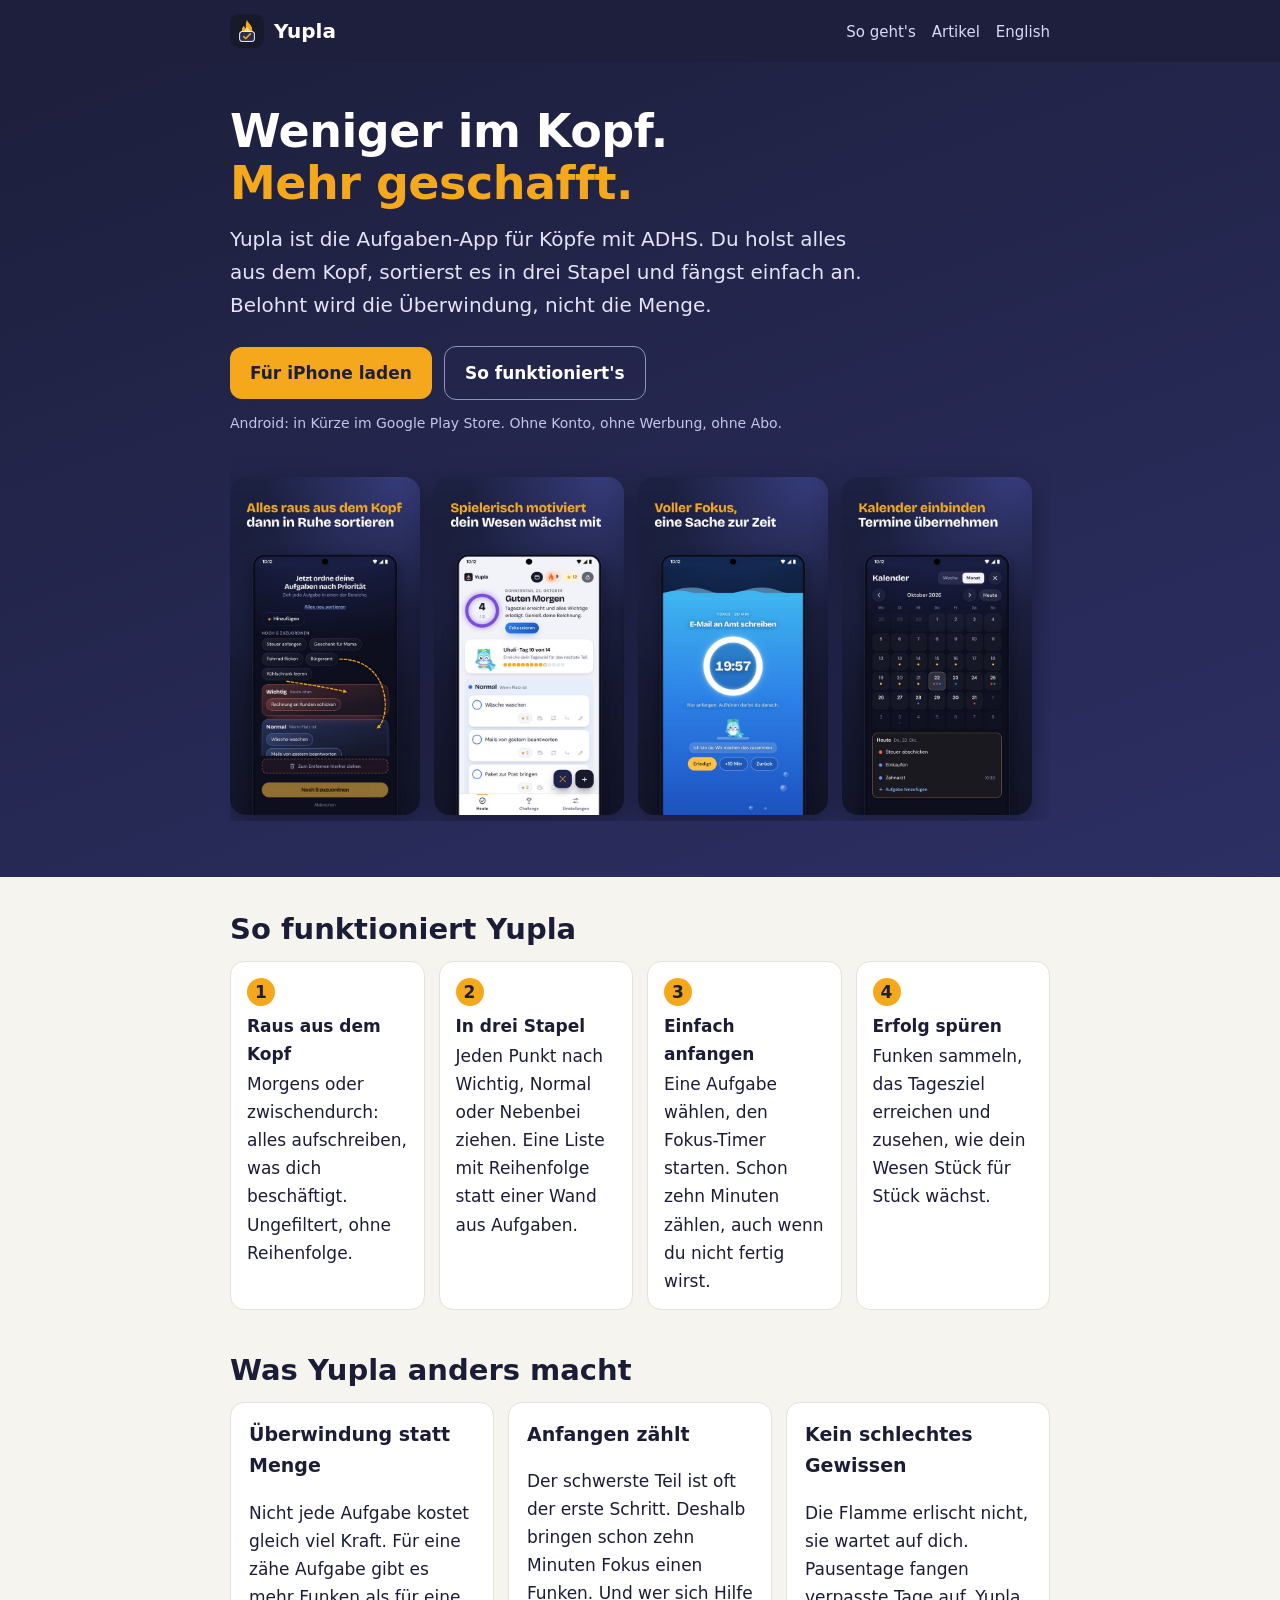
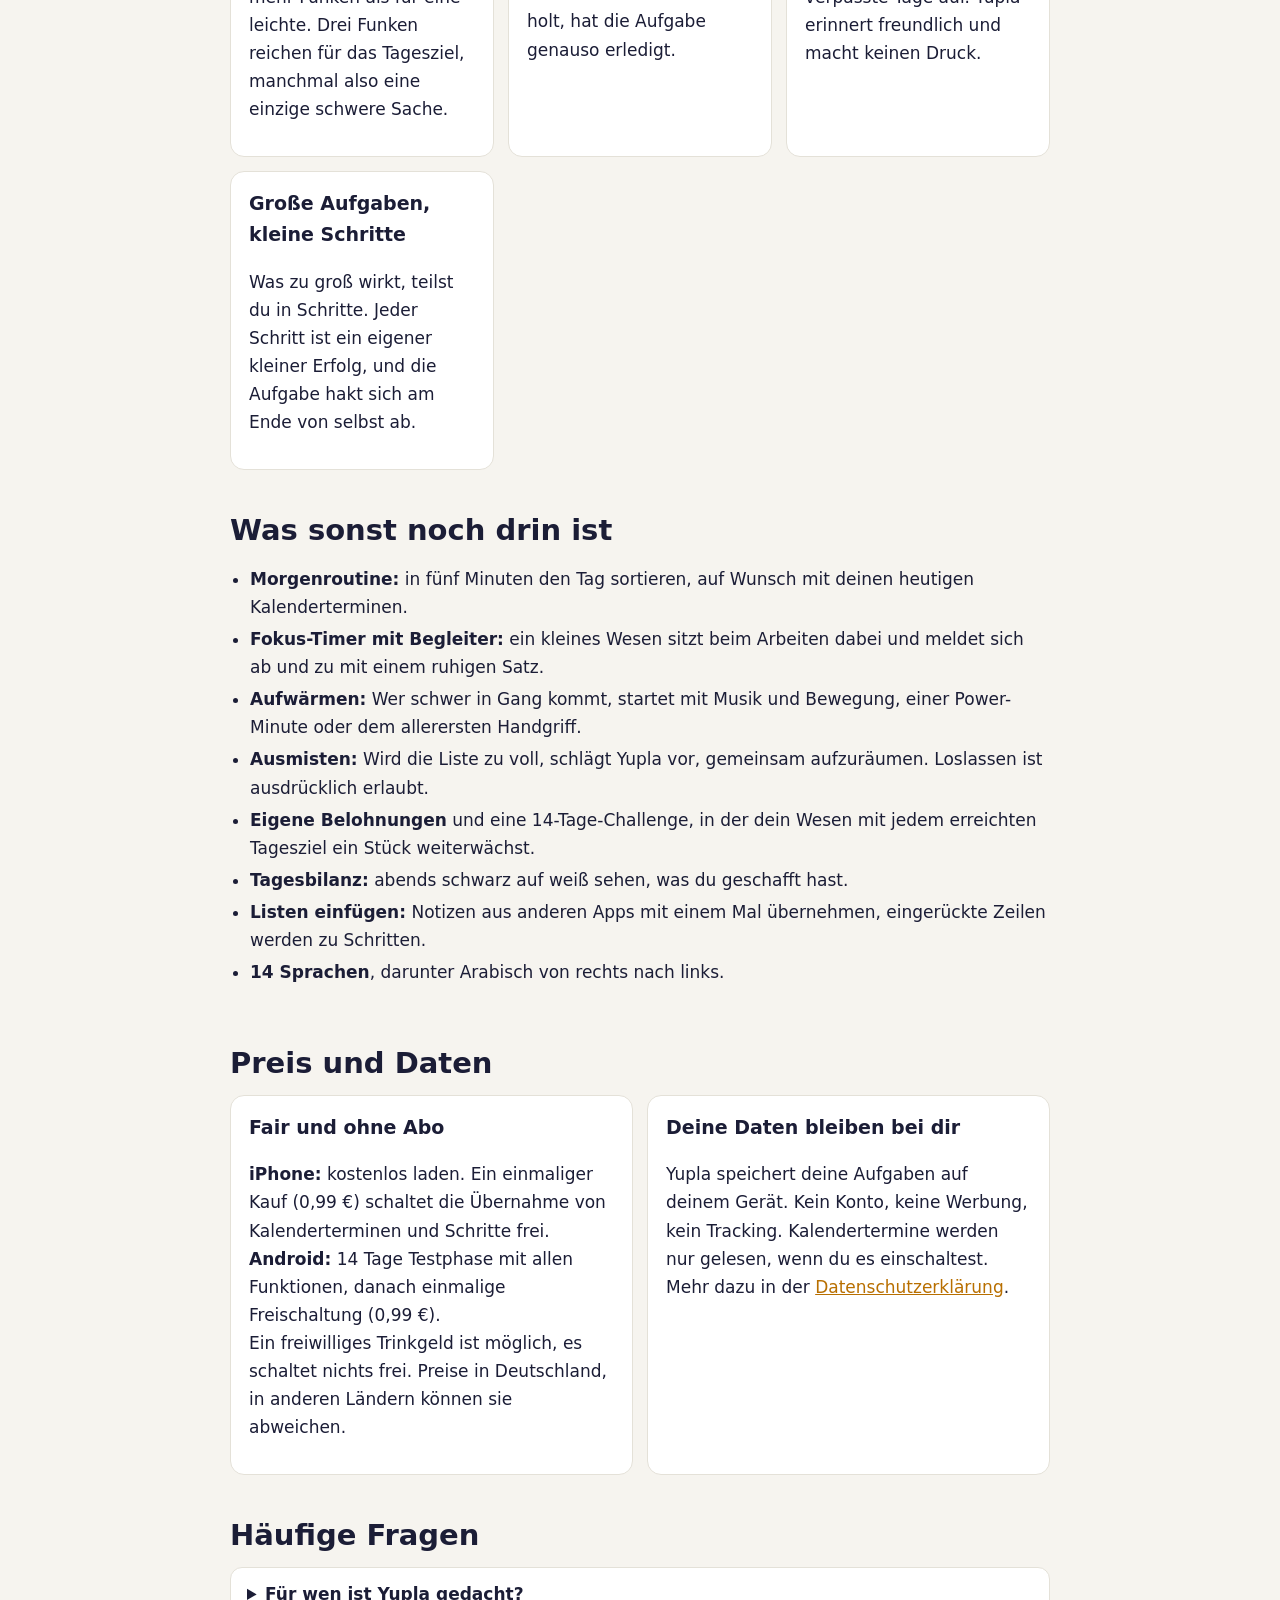
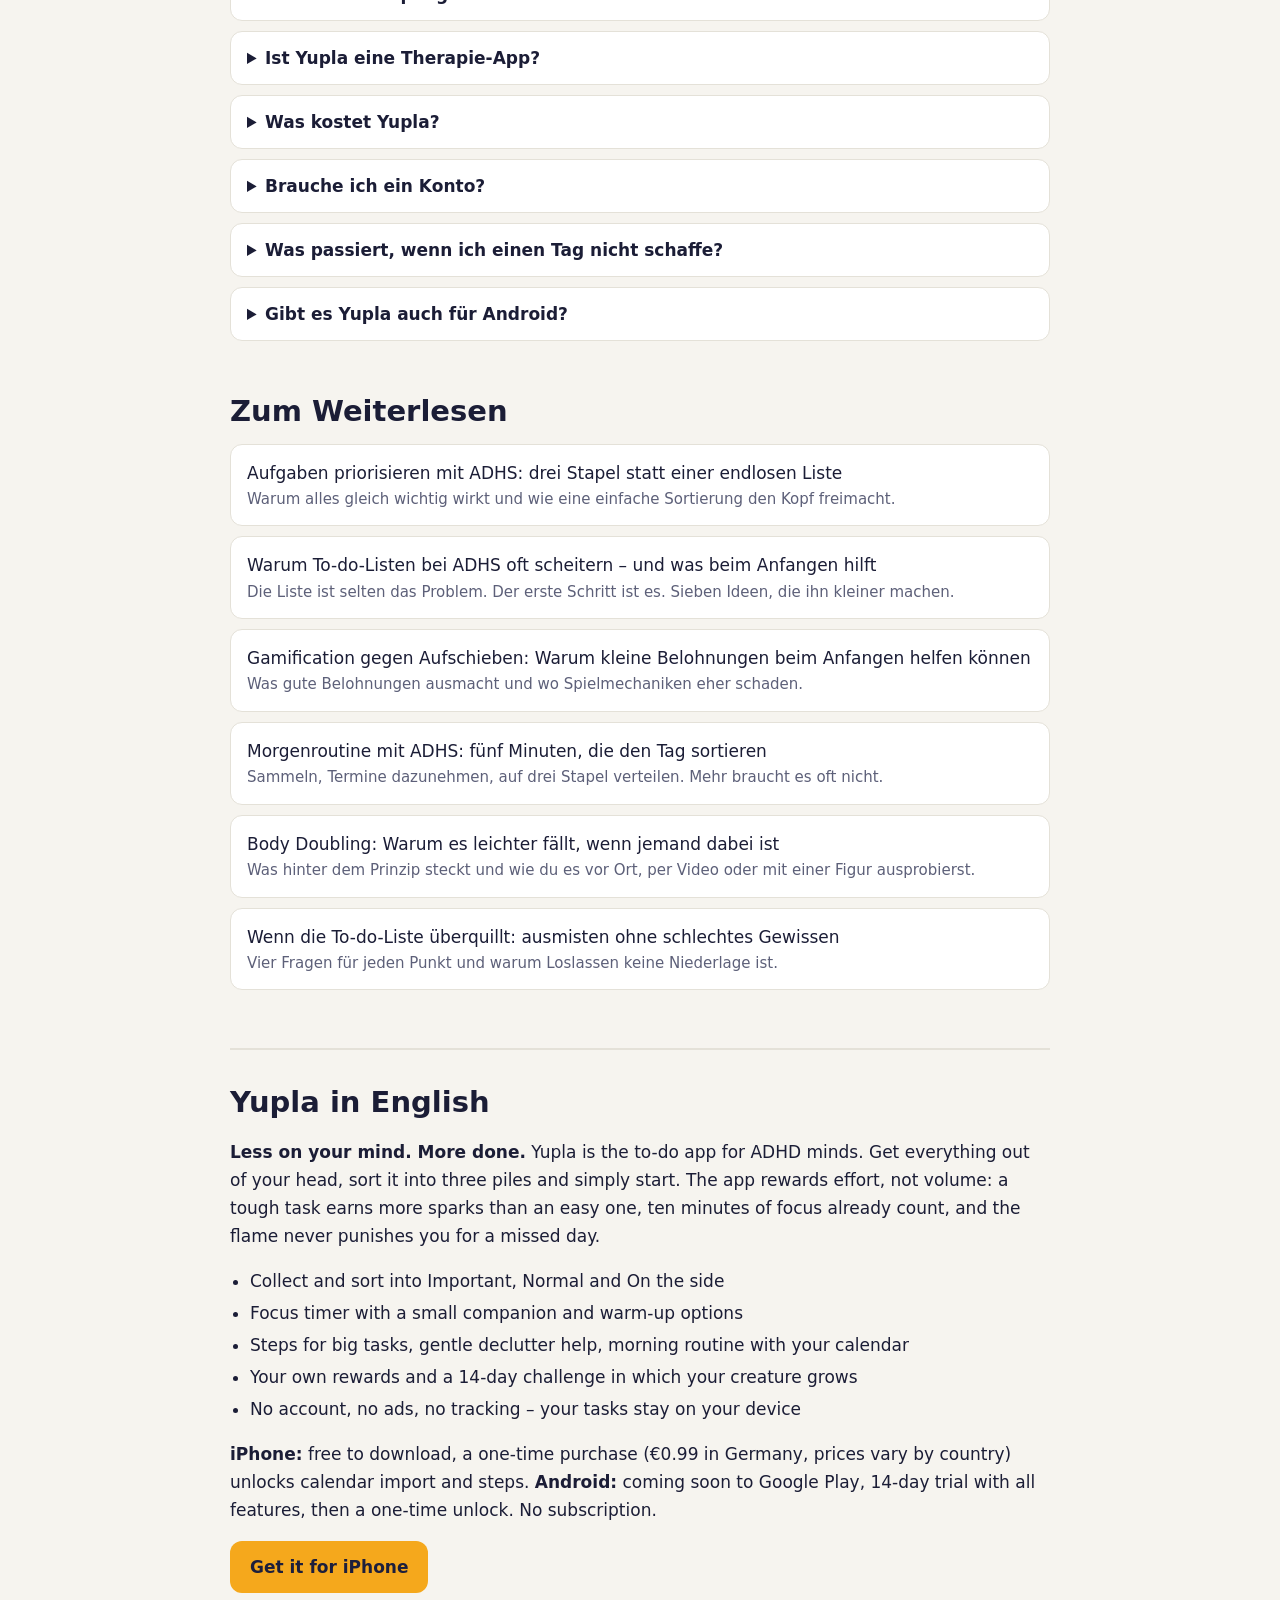
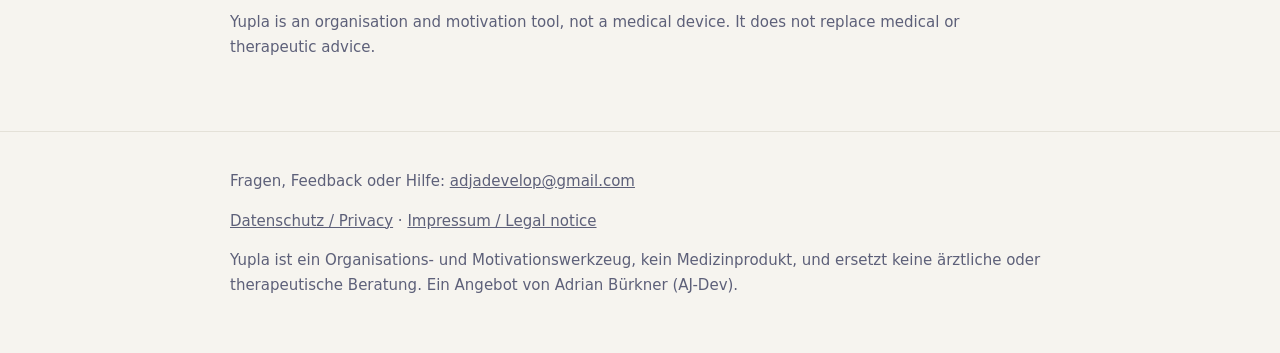
==== commit ba6ac409: "Startseite: Artikel-Links aus dem Funktionsraster nach 'Zum Weiterlesen' verschoben Co-Authored-By: " ====
--- a/index.html
+++ b/index.html
@@ -89,11 +89,6 @@
   <div class="card"><h3>Anfangen zählt</h3><p>Der schwerste Teil ist oft der erste Schritt. Deshalb bringen schon zehn Minuten Fokus einen Funken. Und wer sich Hilfe holt, hat die Aufgabe genauso erledigt.</p></div>
   <div class="card"><h3>Kein schlechtes Gewissen</h3><p>Die Flamme erlischt nicht, sie wartet auf dich. Pausentage fangen verpasste Tage auf. Yupla erinnert freundlich und macht keinen Druck.</p></div>
   <div class="card"><h3>Große Aufgaben, kleine Schritte</h3><p>Was zu groß wirkt, teilst du in Schritte. Jeder Schritt ist ein eigener kleiner Erfolg, und die Aufgabe hakt sich am Ende von selbst ab.</p></div>
-
-  <a href="artikel/gamification-aufschieben.html">Gamification gegen Aufschieben: Warum kleine Belohnungen beim Anfangen helfen können<span>Was gute Belohnungen ausmacht und wo Spielmechaniken eher schaden.</span></a>
-  <a href="artikel/morgenroutine-adhs.html">Morgenroutine mit ADHS: fünf Minuten, die den Tag sortieren<span>Sammeln, Termine dazunehmen, auf drei Stapel verteilen. Mehr braucht es oft nicht.</span></a>
-  <a href="artikel/body-doubling.html">Body Doubling: Warum es leichter fällt, wenn jemand dabei ist<span>Was hinter dem Prinzip steckt und wie du es vor Ort, per Video oder mit einer Figur ausprobierst.</span></a>
-  <a href="artikel/volle-to-do-liste-ausmisten.html">Wenn die To-do-Liste überquillt: ausmisten ohne schlechtes Gewissen<span>Vier Fragen für jeden Punkt und warum Loslassen keine Niederlage ist.</span></a>
  </div>
 </section>
 
@@ -134,6 +129,10 @@
  <div class="art-list">
   <a href="artikel/aufgaben-priorisieren-adhs.html">Aufgaben priorisieren mit ADHS: drei Stapel statt einer endlosen Liste<span>Warum alles gleich wichtig wirkt und wie eine einfache Sortierung den Kopf freimacht.</span></a>
   <a href="artikel/anfangen-to-do-listen-adhs.html">Warum To-do-Listen bei ADHS oft scheitern – und was beim Anfangen hilft<span>Die Liste ist selten das Problem. Der erste Schritt ist es. Sieben Ideen, die ihn kleiner machen.</span></a>
+  <a href="artikel/gamification-aufschieben.html">Gamification gegen Aufschieben: Warum kleine Belohnungen beim Anfangen helfen können<span>Was gute Belohnungen ausmacht und wo Spielmechaniken eher schaden.</span></a>
+  <a href="artikel/morgenroutine-adhs.html">Morgenroutine mit ADHS: fünf Minuten, die den Tag sortieren<span>Sammeln, Termine dazunehmen, auf drei Stapel verteilen. Mehr braucht es oft nicht.</span></a>
+  <a href="artikel/body-doubling.html">Body Doubling: Warum es leichter fällt, wenn jemand dabei ist<span>Was hinter dem Prinzip steckt und wie du es vor Ort, per Video oder mit einer Figur ausprobierst.</span></a>
+  <a href="artikel/volle-to-do-liste-ausmisten.html">Wenn die To-do-Liste überquillt: ausmisten ohne schlechtes Gewissen<span>Vier Fragen für jeden Punkt und warum Loslassen keine Niederlage ist.</span></a>
  </div>
 </section>
 
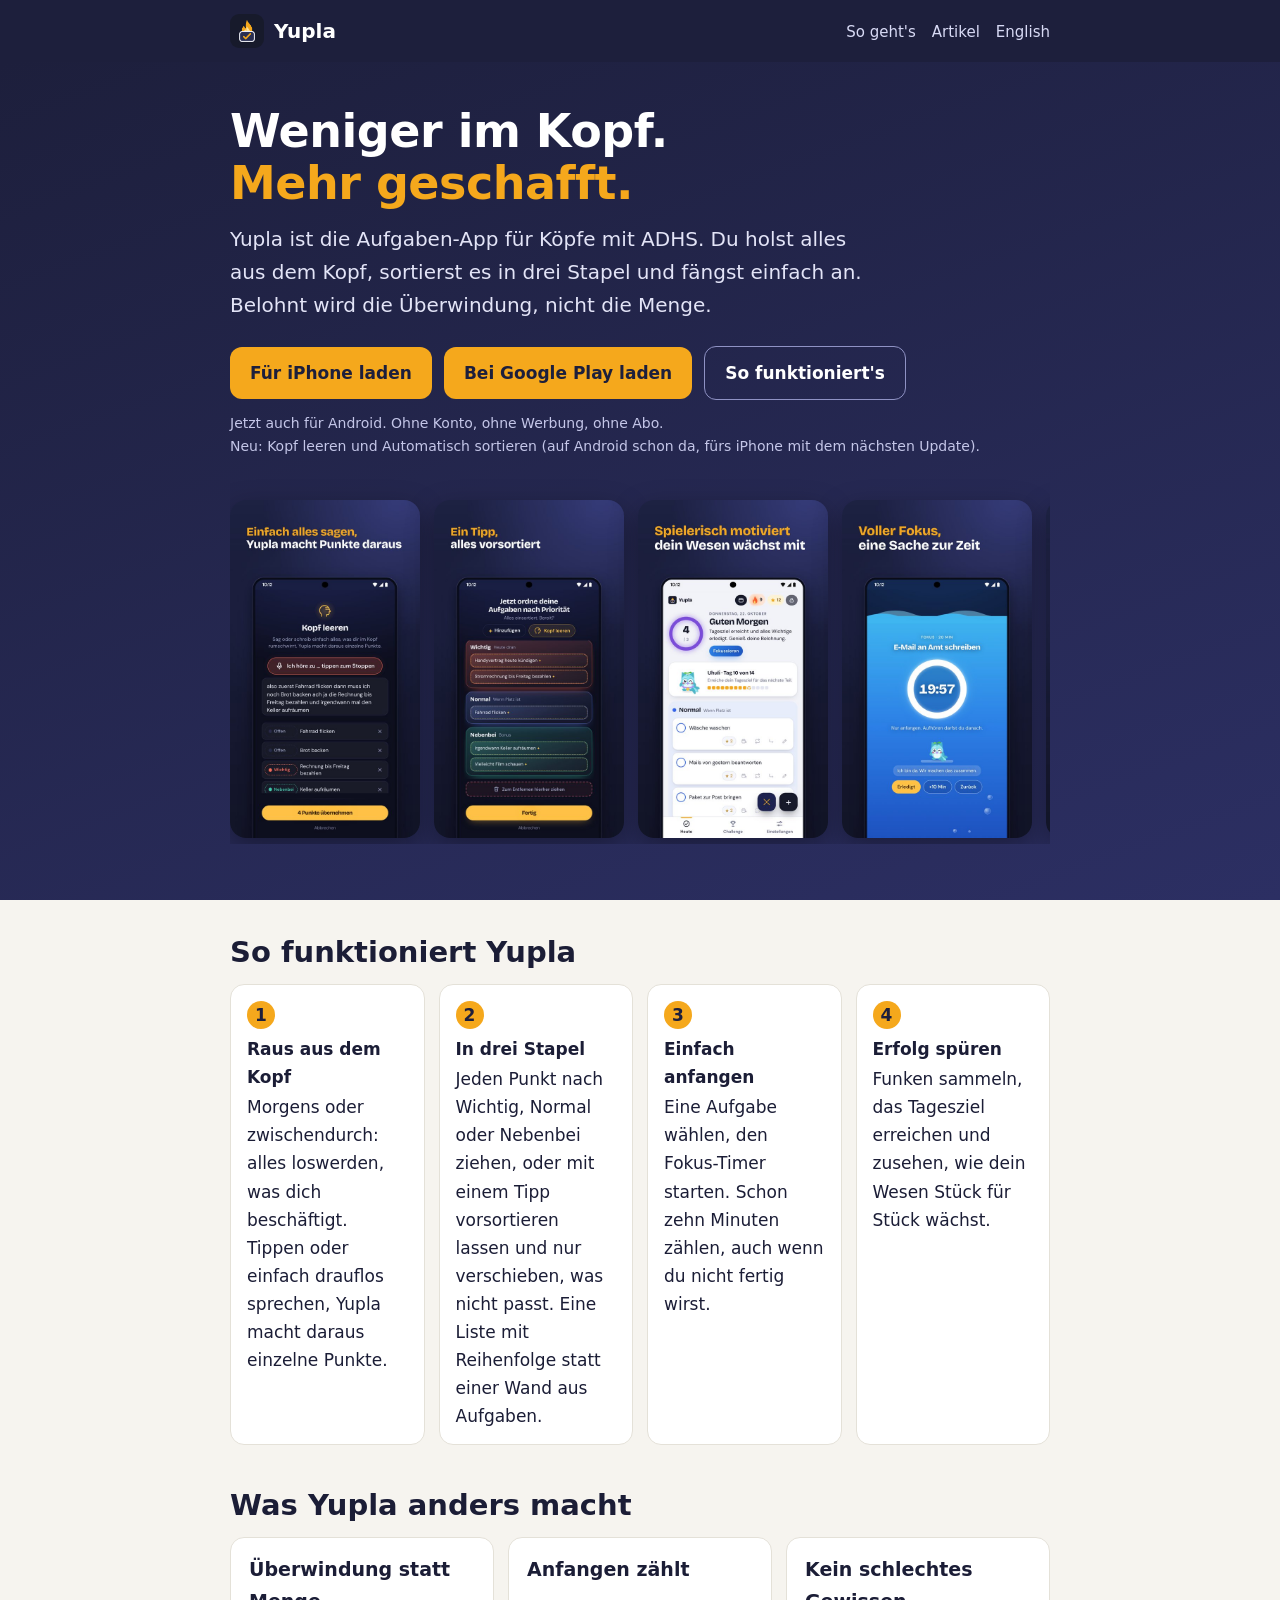
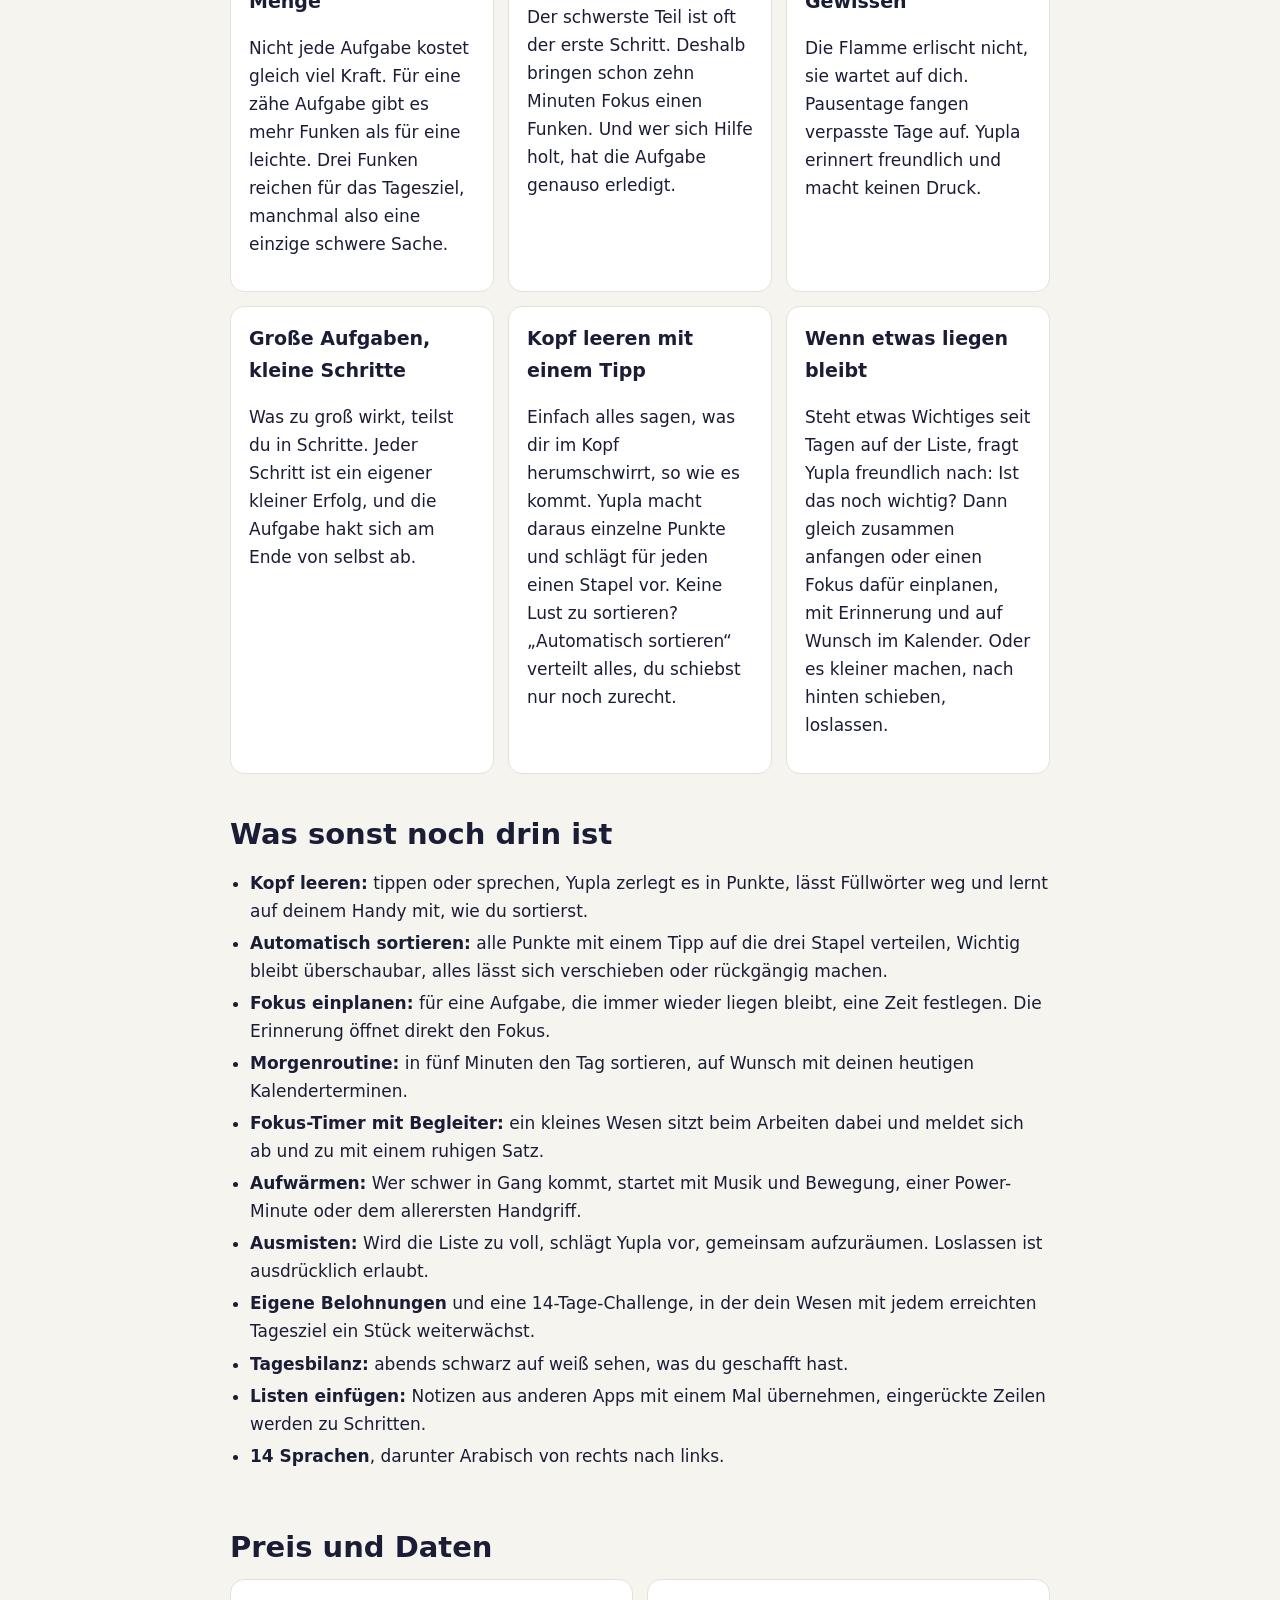
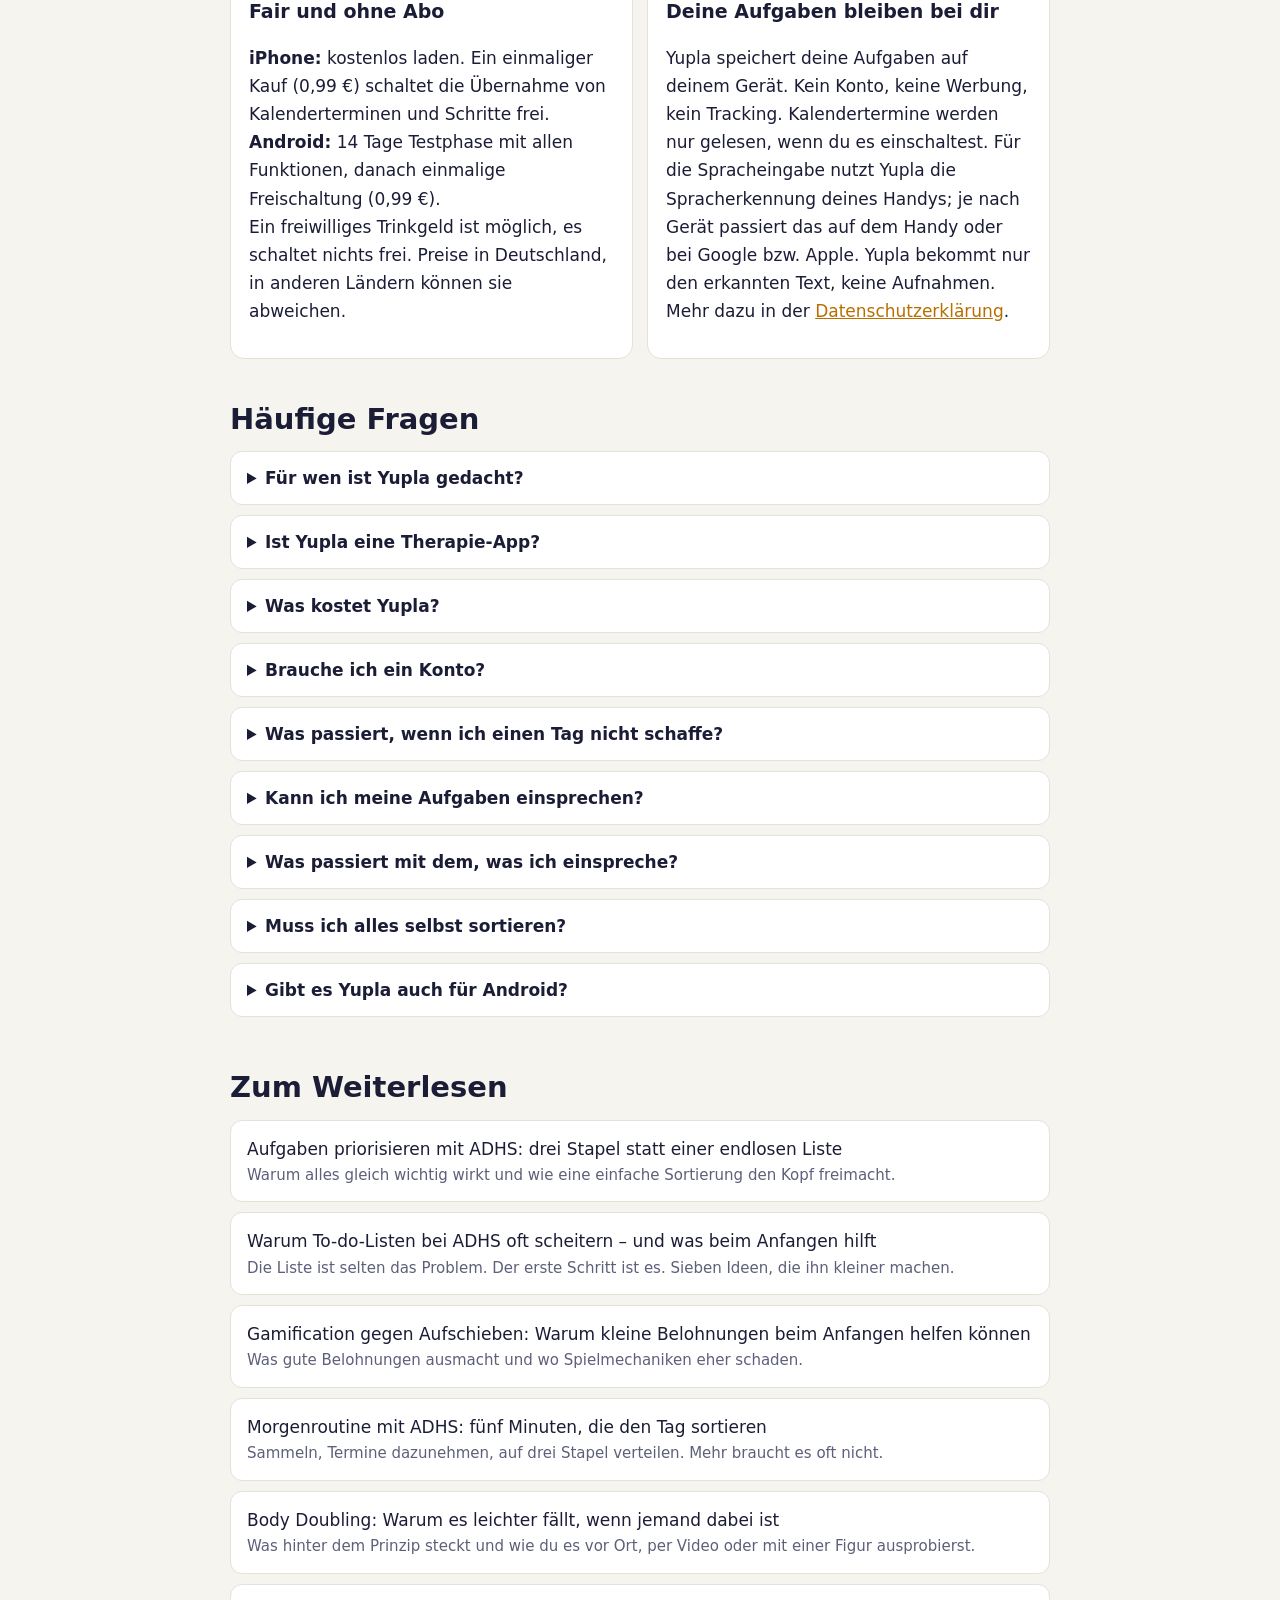
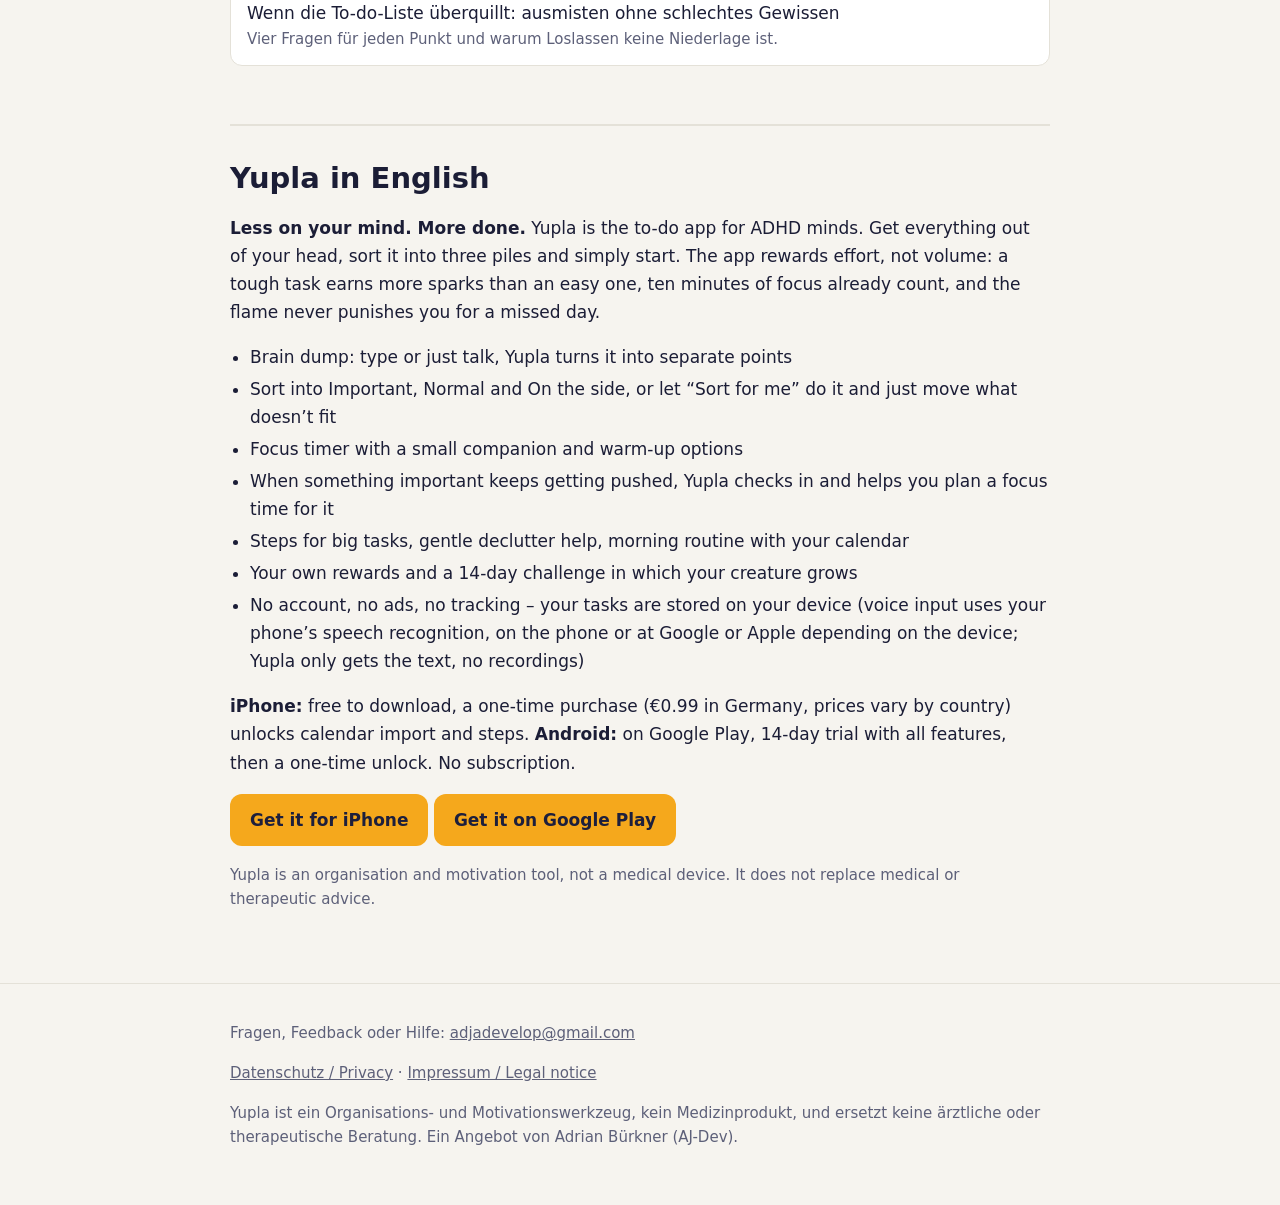
==== commit e5a0ecb2: "Startseite: Kopf leeren, Automatisch sortieren, Fokus einplanen, Google Play Co-Authored-By: Claude " ====
--- a/index.html
+++ b/index.html
@@ -4,7 +4,7 @@
 <meta charset="utf-8">
 <meta name="viewport" content="width=device-width,initial-scale=1">
 <title>Yupla – die Aufgaben-App für Köpfe mit ADHS</title>
-<meta name="description" content="Yupla hilft dir, Aufgaben aus dem Kopf zu holen, in drei Prioritäten zu sortieren und einfach anzufangen. Belohnt wird die Überwindung, nicht die Menge. Ohne Druck, ohne Konto. Für iPhone, Android folgt.">
+<meta name="description" content="Yupla hilft dir, Aufgaben aus dem Kopf zu holen (tippen oder einfach sprechen), in drei Prioritäten zu sortieren und einfach anzufangen. Belohnt wird die Überwindung, nicht die Menge. Ohne Druck, ohne Konto. Für iPhone und Android.">
 <link rel="canonical" href="https://adjadevelop.github.io/gamifymynotes/">
 <link rel="alternate" hreflang="de" href="https://adjadevelop.github.io/gamifymynotes/">
 <link rel="alternate" hreflang="en" href="https://adjadevelop.github.io/gamifymynotes/#en">
@@ -25,10 +25,10 @@
  "alternateName":"Yupla: Aufgaben spielerisch",
  "operatingSystem":"iOS, Android",
  "applicationCategory":"ProductivityApplication",
- "description":"Aufgaben-App für Menschen mit ADHS: Gedanken sammeln, in drei Prioritäten sortieren, mit Fokus-Timer anfangen. Funken für Überwindung, ein Wesen, das mitwächst, eine Flamme ohne Strafe. Ohne Konto, Daten bleiben auf dem Gerät.",
+ "description":"Aufgaben-App für Menschen mit ADHS: Gedanken tippen oder einsprechen, Yupla macht daraus einzelne Punkte und sortiert sie auf Wunsch in drei Prioritäten vor, dann mit Fokus-Timer anfangen. Funken für Überwindung, ein Wesen, das mitwächst, eine Flamme ohne Strafe. Ohne Konto, Aufgaben werden auf dem Gerät gespeichert.",
  "inLanguage":["de","en","es","fr","it","nl","pl","pt","ru","tr","ar","ja","ko","zh"],
  "url":"https://adjadevelop.github.io/gamifymynotes/",
- "downloadUrl":"https://apps.apple.com/app/id6822262464",
+ "downloadUrl":["https://apps.apple.com/app/id6822262464","https://play.google.com/store/apps/details?id=de.ajdev.gamifymynotes"],
  "image":"https://adjadevelop.github.io/gamifymynotes/img/og.png",
  "offers":[{"@type":"Offer","price":"0","priceCurrency":"EUR","description":"Kostenlos laden; ein einmaliger Kauf (0,99 € in Deutschland, kein Abo) schaltet weitere Funktionen frei."},{"@type":"Offer","name":"Vollversion (einmaliger Kauf)","price":"0.99","priceCurrency":"EUR","eligibleRegion":"DE","description":"Einmaliger Kauf, kein Abo. Preis in Deutschland, kann je nach Land abweichen."}],
  "author":{"@type":"Organization","name":"AJ-Dev","email":"adjadevelop@gmail.com"}
@@ -44,7 +44,10 @@
   {"@type":"Question","name":"Was kostet Yupla?","acceptedAnswer":{"@type":"Answer","text":"Auf dem iPhone lädst du Yupla kostenlos; ein einmaliger Kauf (0,99 €) schaltet die Übernahme von Kalenderterminen und Schritte für große Aufgaben frei. Unter Android kannst du in einer 14-tägigen Testphase alles nutzen und die App danach mit einem einmaligen Kauf (0,99 €) freischalten. Ein Abo gibt es nicht. Der Preis gilt in Deutschland und kann je nach Land abweichen."}},
   {"@type":"Question","name":"Brauche ich ein Konto?","acceptedAnswer":{"@type":"Answer","text":"Nein. Yupla speichert deine Aufgaben auf deinem Gerät. Es gibt kein Konto, keine Werbung und kein Tracking."}},
   {"@type":"Question","name":"Was passiert, wenn ich einen Tag nicht schaffe?","acceptedAnswer":{"@type":"Answer","text":"Nichts Schlimmes. Die Flamme wartet auf dich, Pausentage fangen verpasste Tage auf. Yupla bestraft dich nicht und macht dir kein schlechtes Gewissen."}},
-  {"@type":"Question","name":"Gibt es Yupla auch für Android?","acceptedAnswer":{"@type":"Answer","text":"Ja, die Android-Version ist fertig und erscheint in Kürze im Google Play Store."}}
+  {"@type":"Question","name":"Kann ich meine Aufgaben einsprechen?","acceptedAnswer":{"@type":"Answer","text":"Ja. Tippe auf „Kopf leeren“ und sag einfach alles, was dir einfällt, so wie es kommt. Yupla macht daraus einzelne Punkte, lässt Füllwörter weg und schlägt für jeden Punkt einen Stapel vor. Du kannst auch tippen oder eine Liste einfügen."}},
+  {"@type":"Question","name":"Was passiert mit dem, was ich einspreche?","acceptedAnswer":{"@type":"Answer","text":"Yupla nutzt die Spracherkennung deines Handys. Je nach Gerät passiert das auf dem Handy oder bei Google bzw. Apple. Yupla bekommt nur den erkannten Text und speichert ihn als Aufgaben auf deinem Handy, keine Aufnahmen. Was du nicht an Google oder Apple geben möchtest, tippst du lieber."}},
+  {"@type":"Question","name":"Muss ich alles selbst sortieren?","acceptedAnswer":{"@type":"Answer","text":"Nein. Mit „Automatisch sortieren“ verteilt Yupla alle Punkte auf Wichtig, Normal und Nebenbei, anhand von Wörtern wie „heute“ oder „irgendwann“, deinen Erinnerungen und wie du ähnliche Punkte früher sortiert hast. Wichtig bleibt dabei überschaubar. Was nicht passt, verschiebst du mit dem Finger."}},
+  {"@type":"Question","name":"Gibt es Yupla auch für Android?","acceptedAnswer":{"@type":"Answer","text":"Ja. Yupla gibt es bei Google Play für Android-Smartphones und -Tablets."}}
  ]
 }
 </script>
@@ -60,11 +63,13 @@
  <p class="lead">Yupla ist die Aufgaben-App für Köpfe mit ADHS. Du holst alles aus dem Kopf, sortierst es in drei Stapel und fängst einfach an. Belohnt wird die Überwindung, nicht die Menge.</p>
  <div class="btns">
   <a class="btn" href="https://apps.apple.com/app/id6822262464">Für iPhone laden</a>
+  <a class="btn" href="https://play.google.com/store/apps/details?id=de.ajdev.gamifymynotes">Bei Google Play laden</a>
   <a class="btn ghost" href="#so-gehts">So funktioniert's</a>
  </div>
- <p class="note">Android: in Kürze im Google Play Store. Ohne Konto, ohne Werbung, ohne Abo.</p>
+ <p class="note">Jetzt auch für Android. Ohne Konto, ohne Werbung, ohne Abo.<br>Neu: Kopf leeren und Automatisch sortieren (auf Android schon da, fürs iPhone mit dem nächsten Update).</p>
  <div class="shots" aria-label="Bildschirmfotos der App">
-  <img src="img/sortieren.jpg" alt="Gedanken landen im Sammelbereich und werden in Wichtig, Normal und Nebenbei sortiert" width="190" height="338" loading="lazy">
+  <img src="img/kopf-leeren.jpg" alt="Kopf leeren: gesprochener Text wird zu einzelnen Punkten mit Vorschlag für den Stapel" width="190" height="338" loading="lazy">
+  <img src="img/vorsortiert.jpg" alt="Automatisch sortiert: alle Punkte stehen vorgeschlagen in Wichtig, Normal und Nebenbei" width="190" height="338" loading="lazy">
   <img src="img/start.jpg" alt="Startseite mit Tagesziel-Ring und dem Wesen, das mitwächst" width="190" height="338" loading="lazy">
   <img src="img/fokus.jpg" alt="Fokus-Timer mit kleinem Begleiter" width="190" height="338" loading="lazy">
   <img src="img/kalender.jpg" alt="Kalender mit eingeblendeten Handy-Terminen" width="190" height="338" loading="lazy">
@@ -75,8 +80,8 @@
 <section id="so-gehts">
  <h2>So funktioniert Yupla</h2>
  <ol class="steps">
-  <li><b>Raus aus dem Kopf</b>Morgens oder zwischendurch: alles aufschreiben, was dich beschäftigt. Ungefiltert, ohne Reihenfolge.</li>
-  <li><b>In drei Stapel</b>Jeden Punkt nach Wichtig, Normal oder Nebenbei ziehen. Eine Liste mit Reihenfolge statt einer Wand aus Aufgaben.</li>
+  <li><b>Raus aus dem Kopf</b>Morgens oder zwischendurch: alles loswerden, was dich beschäftigt. Tippen oder einfach drauflos sprechen, Yupla macht daraus einzelne Punkte.</li>
+  <li><b>In drei Stapel</b>Jeden Punkt nach Wichtig, Normal oder Nebenbei ziehen, oder mit einem Tipp vorsortieren lassen und nur verschieben, was nicht passt. Eine Liste mit Reihenfolge statt einer Wand aus Aufgaben.</li>
   <li><b>Einfach anfangen</b>Eine Aufgabe wählen, den Fokus-Timer starten. Schon zehn Minuten zählen, auch wenn du nicht fertig wirst.</li>
   <li><b>Erfolg spüren</b>Funken sammeln, das Tagesziel erreichen und zusehen, wie dein Wesen Stück für Stück wächst.</li>
  </ol>
@@ -89,12 +94,18 @@
   <div class="card"><h3>Anfangen zählt</h3><p>Der schwerste Teil ist oft der erste Schritt. Deshalb bringen schon zehn Minuten Fokus einen Funken. Und wer sich Hilfe holt, hat die Aufgabe genauso erledigt.</p></div>
   <div class="card"><h3>Kein schlechtes Gewissen</h3><p>Die Flamme erlischt nicht, sie wartet auf dich. Pausentage fangen verpasste Tage auf. Yupla erinnert freundlich und macht keinen Druck.</p></div>
   <div class="card"><h3>Große Aufgaben, kleine Schritte</h3><p>Was zu groß wirkt, teilst du in Schritte. Jeder Schritt ist ein eigener kleiner Erfolg, und die Aufgabe hakt sich am Ende von selbst ab.</p></div>
+
+  <div class="card"><h3>Kopf leeren mit einem Tipp</h3><p>Einfach alles sagen, was dir im Kopf herumschwirrt, so wie es kommt. Yupla macht daraus einzelne Punkte und schlägt für jeden einen Stapel vor. Keine Lust zu sortieren? „Automatisch sortieren“ verteilt alles, du schiebst nur noch zurecht.</p></div>
+  <div class="card"><h3>Wenn etwas liegen bleibt</h3><p>Steht etwas Wichtiges seit Tagen auf der Liste, fragt Yupla freundlich nach: Ist das noch wichtig? Dann gleich zusammen anfangen oder einen Fokus dafür einplanen, mit Erinnerung und auf Wunsch im Kalender. Oder es kleiner machen, nach hinten schieben, loslassen.</p></div>
  </div>
 </section>
 
 <section>
  <h2>Was sonst noch drin ist</h2>
  <ul class="plain">
+  <li><b>Kopf leeren:</b> tippen oder sprechen, Yupla zerlegt es in Punkte, lässt Füllwörter weg und lernt auf deinem Handy mit, wie du sortierst.</li>
+  <li><b>Automatisch sortieren:</b> alle Punkte mit einem Tipp auf die drei Stapel verteilen, Wichtig bleibt überschaubar, alles lässt sich verschieben oder rückgängig machen.</li>
+  <li><b>Fokus einplanen:</b> für eine Aufgabe, die immer wieder liegen bleibt, eine Zeit festlegen. Die Erinnerung öffnet direkt den Fokus.</li>
   <li><b>Morgenroutine:</b> in fünf Minuten den Tag sortieren, auf Wunsch mit deinen heutigen Kalenderterminen.</li>
   <li><b>Fokus-Timer mit Begleiter:</b> ein kleines Wesen sitzt beim Arbeiten dabei und meldet sich ab und zu mit einem ruhigen Satz.</li>
   <li><b>Aufwärmen:</b> Wer schwer in Gang kommt, startet mit Musik und Bewegung, einer Power-Minute oder dem allerersten Handgriff.</li>
@@ -110,7 +121,7 @@
  <h2>Preis und Daten</h2>
  <div class="grid">
   <div class="card"><h3>Fair und ohne Abo</h3><p><b>iPhone:</b> kostenlos laden. Ein einmaliger Kauf (0,99 €) schaltet die Übernahme von Kalenderterminen und Schritte frei.<br><b>Android:</b> 14 Tage Testphase mit allen Funktionen, danach einmalige Freischaltung (0,99 €).<br>Ein freiwilliges Trinkgeld ist möglich, es schaltet nichts frei. Preise in Deutschland, in anderen Ländern können sie abweichen.</p></div>
-  <div class="card"><h3>Deine Daten bleiben bei dir</h3><p>Yupla speichert deine Aufgaben auf deinem Gerät. Kein Konto, keine Werbung, kein Tracking. Kalendertermine werden nur gelesen, wenn du es einschaltest. Mehr dazu in der <a href="datenschutz.html">Datenschutzerklärung</a>.</p></div>
+  <div class="card"><h3>Deine Aufgaben bleiben bei dir</h3><p>Yupla speichert deine Aufgaben auf deinem Gerät. Kein Konto, keine Werbung, kein Tracking. Kalendertermine werden nur gelesen, wenn du es einschaltest. Für die Spracheingabe nutzt Yupla die Spracherkennung deines Handys; je nach Gerät passiert das auf dem Handy oder bei Google bzw. Apple. Yupla bekommt nur den erkannten Text, keine Aufnahmen. Mehr dazu in der <a href="datenschutz.html">Datenschutzerklärung</a>.</p></div>
  </div>
 </section>
 
@@ -121,7 +132,10 @@
  <details><summary>Was kostet Yupla?</summary><p>Auf dem iPhone lädst du Yupla kostenlos; ein einmaliger Kauf (0,99 €) schaltet die Übernahme von Kalenderterminen und Schritte für große Aufgaben frei. Unter Android kannst du in einer 14-tägigen Testphase alles nutzen und die App danach mit einem einmaligen Kauf (0,99 €) freischalten. Ein Abo gibt es nicht. Der Preis gilt in Deutschland und kann je nach Land abweichen.</p></details>
  <details><summary>Brauche ich ein Konto?</summary><p>Nein. Yupla speichert deine Aufgaben auf deinem Gerät. Es gibt kein Konto, keine Werbung und kein Tracking.</p></details>
  <details><summary>Was passiert, wenn ich einen Tag nicht schaffe?</summary><p>Nichts Schlimmes. Die Flamme wartet auf dich, Pausentage fangen verpasste Tage auf. Yupla bestraft dich nicht und macht dir kein schlechtes Gewissen.</p></details>
- <details><summary>Gibt es Yupla auch für Android?</summary><p>Ja, die Android-Version ist fertig und erscheint in Kürze im Google Play Store.</p></details>
+ <details><summary>Kann ich meine Aufgaben einsprechen?</summary><p>Ja. Tippe auf „Kopf leeren“ und sag einfach alles, was dir einfällt, so wie es kommt. Yupla macht daraus einzelne Punkte, lässt Füllwörter weg und schlägt für jeden Punkt einen Stapel vor. Du kannst auch tippen oder eine Liste einfügen.</p></details>
+ <details><summary>Was passiert mit dem, was ich einspreche?</summary><p>Yupla nutzt die Spracherkennung deines Handys. Je nach Gerät passiert das auf dem Handy oder bei Google bzw. Apple. Yupla bekommt nur den erkannten Text und speichert ihn als Aufgaben auf deinem Handy, keine Aufnahmen. Was du nicht an Google oder Apple geben möchtest, tippst du lieber.</p></details>
+ <details><summary>Muss ich alles selbst sortieren?</summary><p>Nein. Mit „Automatisch sortieren“ verteilt Yupla alle Punkte auf Wichtig, Normal und Nebenbei, anhand von Wörtern wie „heute“ oder „irgendwann“, deinen Erinnerungen und wie du ähnliche Punkte früher sortiert hast. Wichtig bleibt dabei überschaubar. Was nicht passt, verschiebst du mit dem Finger.</p></details>
+ <details><summary>Gibt es Yupla auch für Android?</summary><p>Ja. Yupla gibt es bei <a href="https://play.google.com/store/apps/details?id=de.ajdev.gamifymynotes">Google Play</a> für Android-Smartphones und -Tablets.</p></details>
 </section>
 
 <section id="artikel">
@@ -140,14 +154,16 @@
  <h2>Yupla in English</h2>
  <p><b>Less on your mind. More done.</b> Yupla is the to-do app for ADHD minds. Get everything out of your head, sort it into three piles and simply start. The app rewards effort, not volume: a tough task earns more sparks than an easy one, ten minutes of focus already count, and the flame never punishes you for a missed day.</p>
  <ul class="plain">
-  <li>Collect and sort into Important, Normal and On the side</li>
+  <li>Brain dump: type or just talk, Yupla turns it into separate points</li>
+  <li>Sort into Important, Normal and On the side, or let “Sort for me” do it and just move what doesn’t fit</li>
   <li>Focus timer with a small companion and warm-up options</li>
+  <li>When something important keeps getting pushed, Yupla checks in and helps you plan a focus time for it</li>
   <li>Steps for big tasks, gentle declutter help, morning routine with your calendar</li>
   <li>Your own rewards and a 14-day challenge in which your creature grows</li>
-  <li>No account, no ads, no tracking – your tasks stay on your device</li>
+  <li>No account, no ads, no tracking – your tasks are stored on your device (voice input uses your phone’s speech recognition, on the phone or at Google or Apple depending on the device; Yupla only gets the text, no recordings)</li>
  </ul>
- <p><b>iPhone:</b> free to download, a one-time purchase (€0.99 in Germany, prices vary by country) unlocks calendar import and steps. <b>Android:</b> coming soon to Google Play, 14-day trial with all features, then a one-time unlock. No subscription.</p>
- <p><a class="btn" href="https://apps.apple.com/app/id6822262464">Get it for iPhone</a></p>
+ <p><b>iPhone:</b> free to download, a one-time purchase (€0.99 in Germany, prices vary by country) unlocks calendar import and steps. <b>Android:</b> on Google Play, 14-day trial with all features, then a one-time unlock. No subscription.</p>
+ <p><a class="btn" href="https://apps.apple.com/app/id6822262464">Get it for iPhone</a> <a class="btn" href="https://play.google.com/store/apps/details?id=de.ajdev.gamifymynotes&amp;hl=en">Get it on Google Play</a></p>
  <p class="muted">Yupla is an organisation and motivation tool, not a medical device. It does not replace medical or therapeutic advice.</p>
 </section>
 </main>
